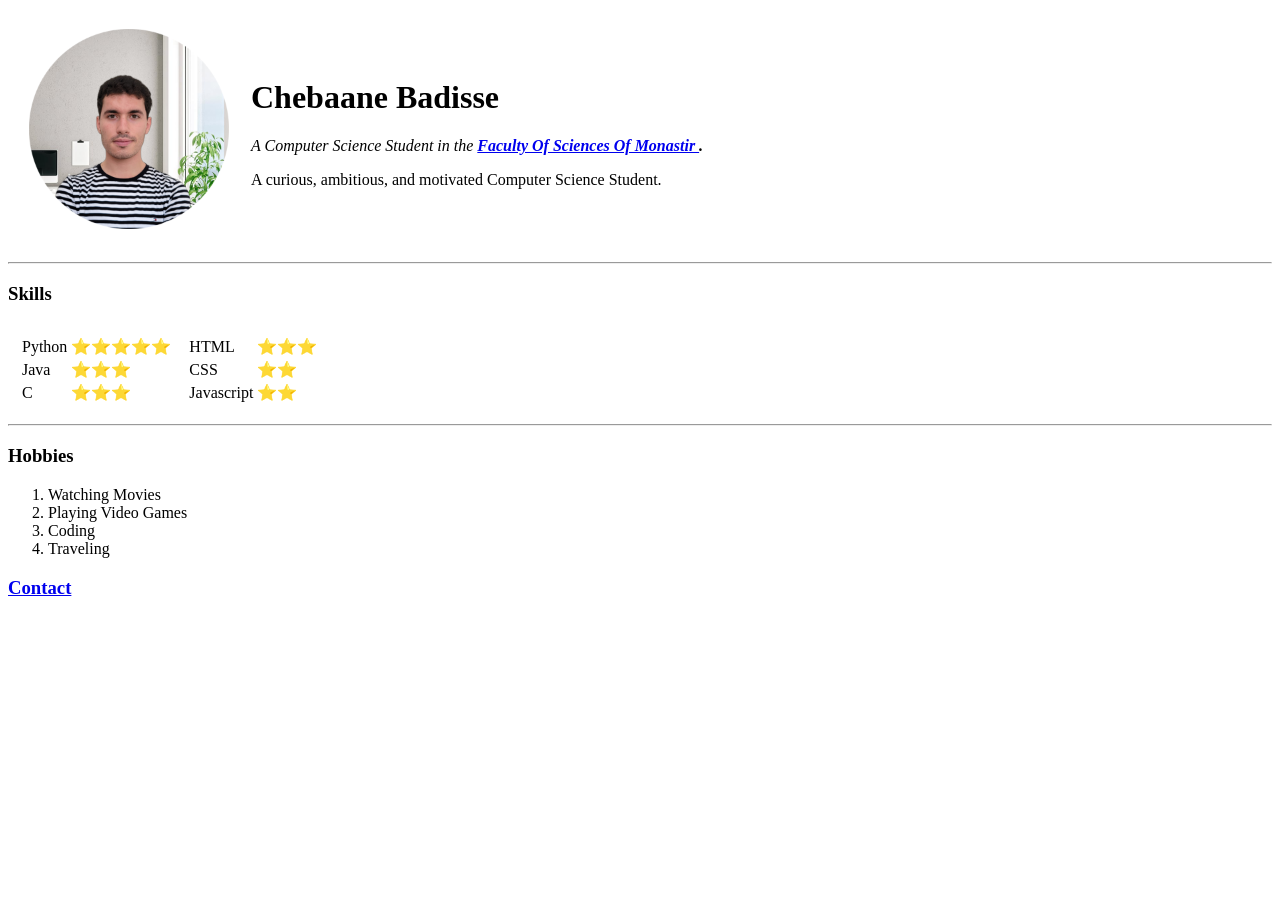
==== index.html @ d15d35c3 "add cv website files" ====
<!DOCTYPE html>
<html lang="en" dir="ltr">

<head>
  <meta charset="utf-8">
  <title>First python Website</title>
</head>

<body>
  <table cellspacing="20" >
    <tr>
      <td><img width="200" height="200" src="img\profile-pic (2).png" alt="Badisse Picture"></td>
      <td><h1>Chebaane Badisse</h1>

      <p><em>A Computer Science Student in the
        <strong>
          <a href="https://fsm.rnu.tn/" target="blank">
            Faculty Of Sciences Of Monastir
          </a>.
        </strong>
      </em></p>
      <p>A curious, ambitious, and motivated Computer Science Student. </p></td>
    </tr>
  </table>


  <hr>
  <h3>Skills</h3>
  <table cellspacing="10">
    <tr>
      <td>
        <table>
          <tr>
            <td>Python</td>
            <td>⭐⭐⭐⭐⭐</td>
          </tr>
          <tr>
            <td>Java</td>
            <td>⭐⭐⭐</td>
          </tr>
          <tr>
            <td>C</td>
            <td>⭐⭐⭐</td>
          </tr>
        </table>
      </td>
      <td>
        <table>
          <tr>
            <td>HTML</td>
            <td>⭐⭐⭐</td>
          </tr>
          <tr>
            <td>CSS</td>
            <td>⭐⭐</td>
          </tr>
          <tr>
            <td>Javascript</td>
            <td>⭐⭐</td>
          </tr>
        </table>
      </td>
    </tr>

  </table>
<hr>
  <h3>Hobbies</h3>
  <ol>
    <li>Watching Movies</li>
    <li>Playing Video Games</li>
    <li>Coding</li>
    <li>Traveling</li>
  </ol>
<h3>
  <a href="contact.html" target="blank" rel="noopener noreferrer">Contact</a>
</h3>
</body>

</html>
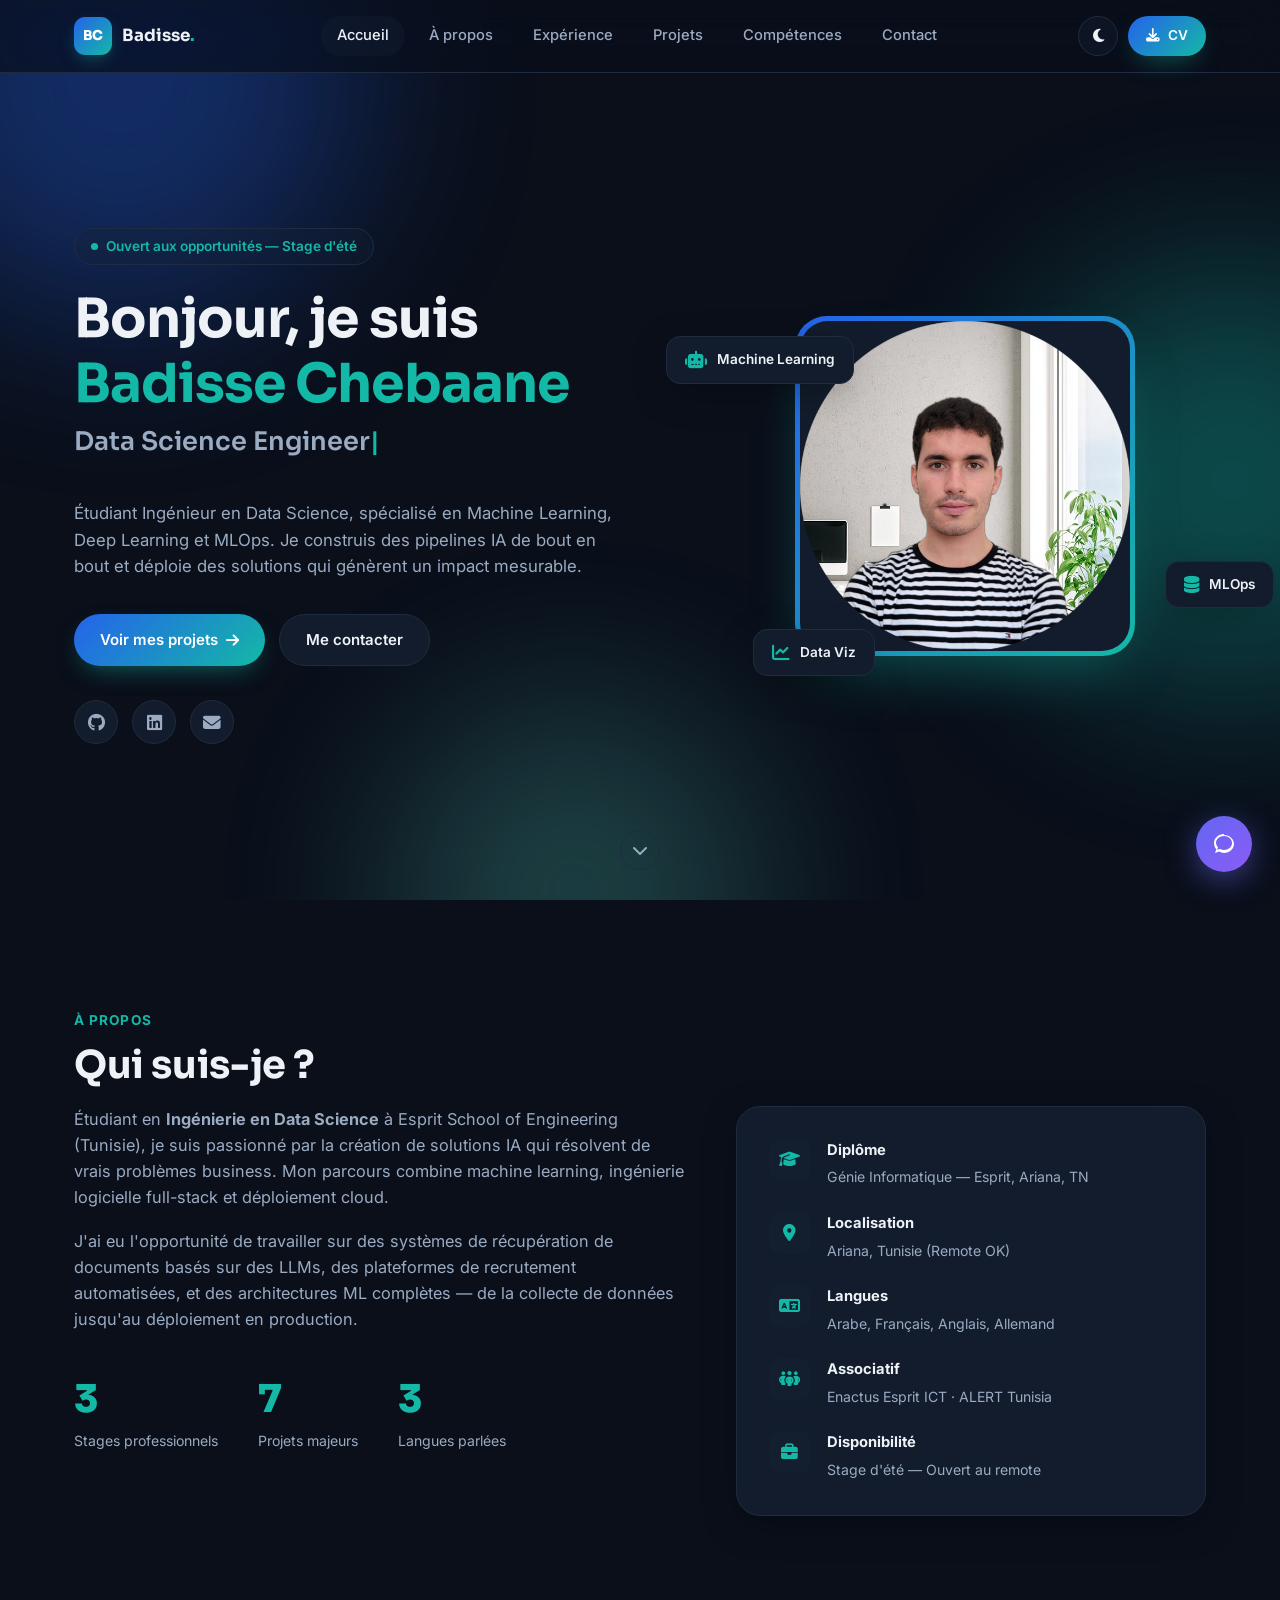
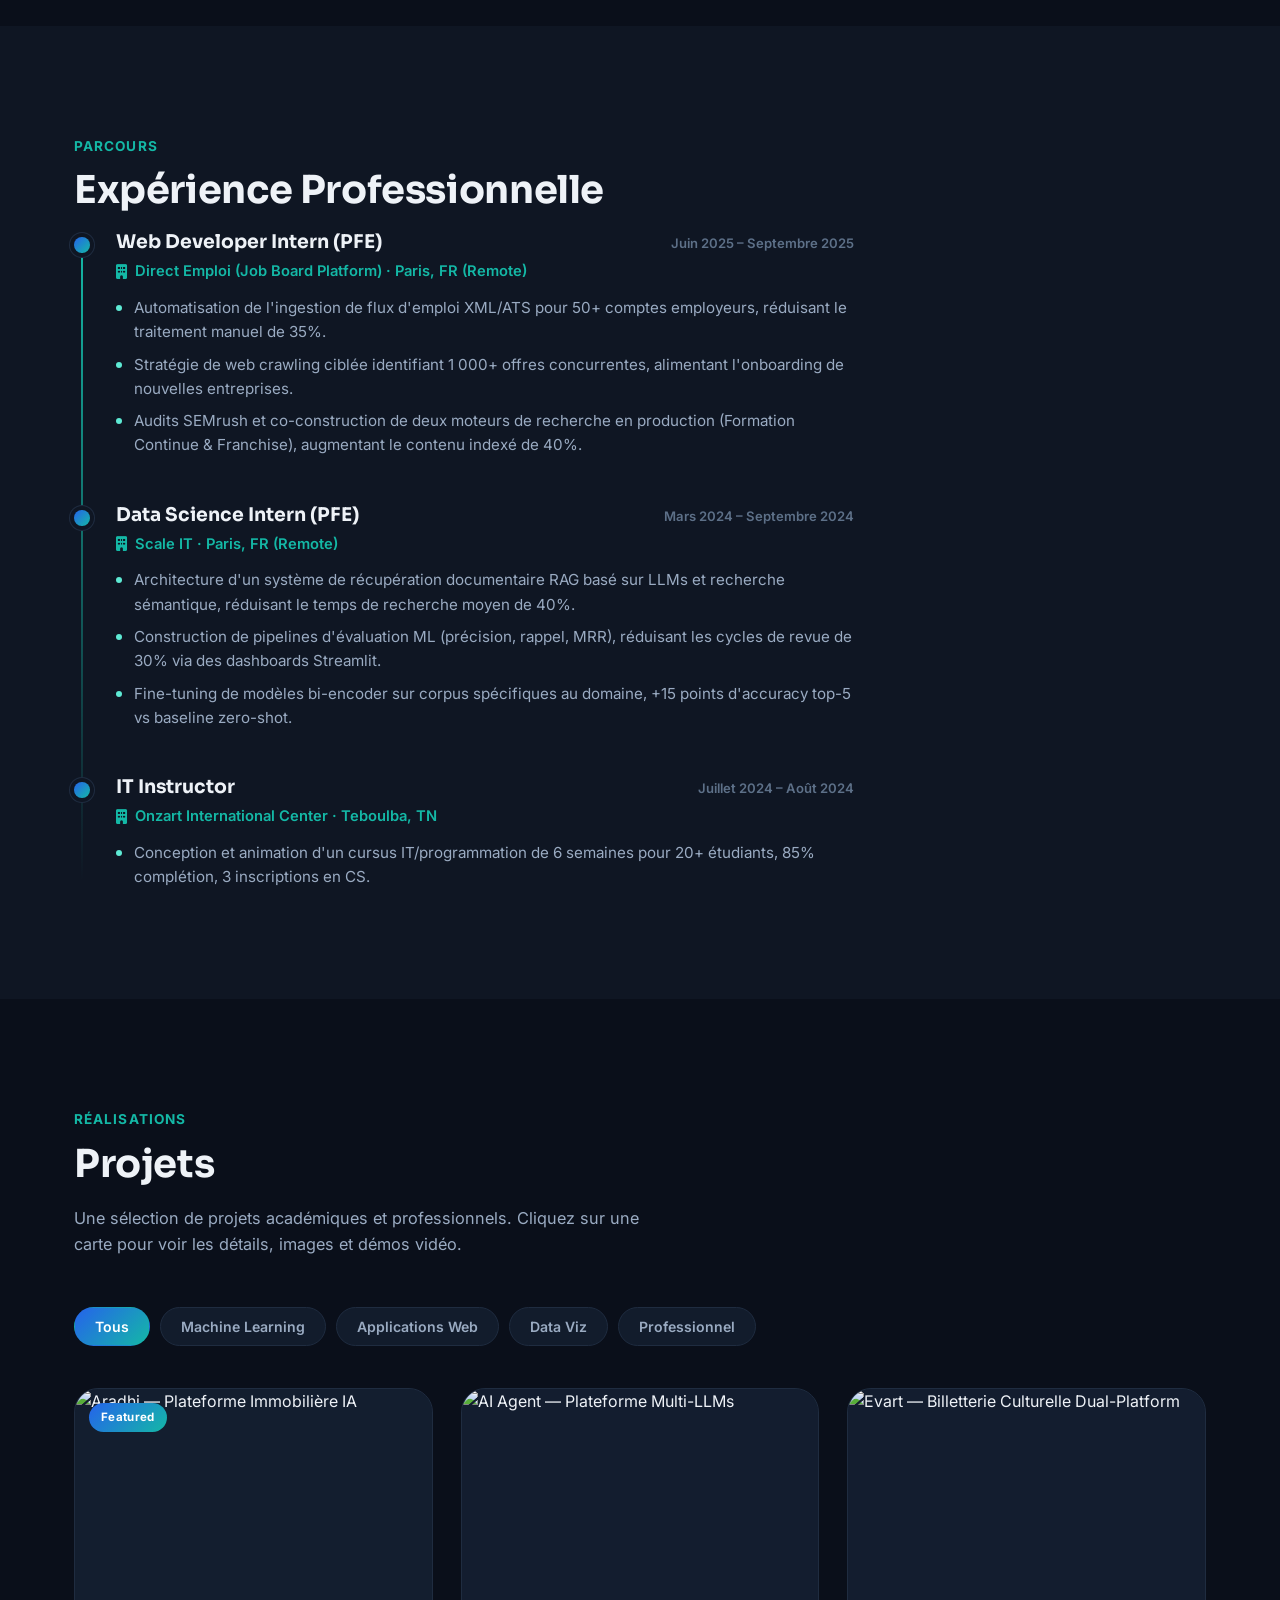
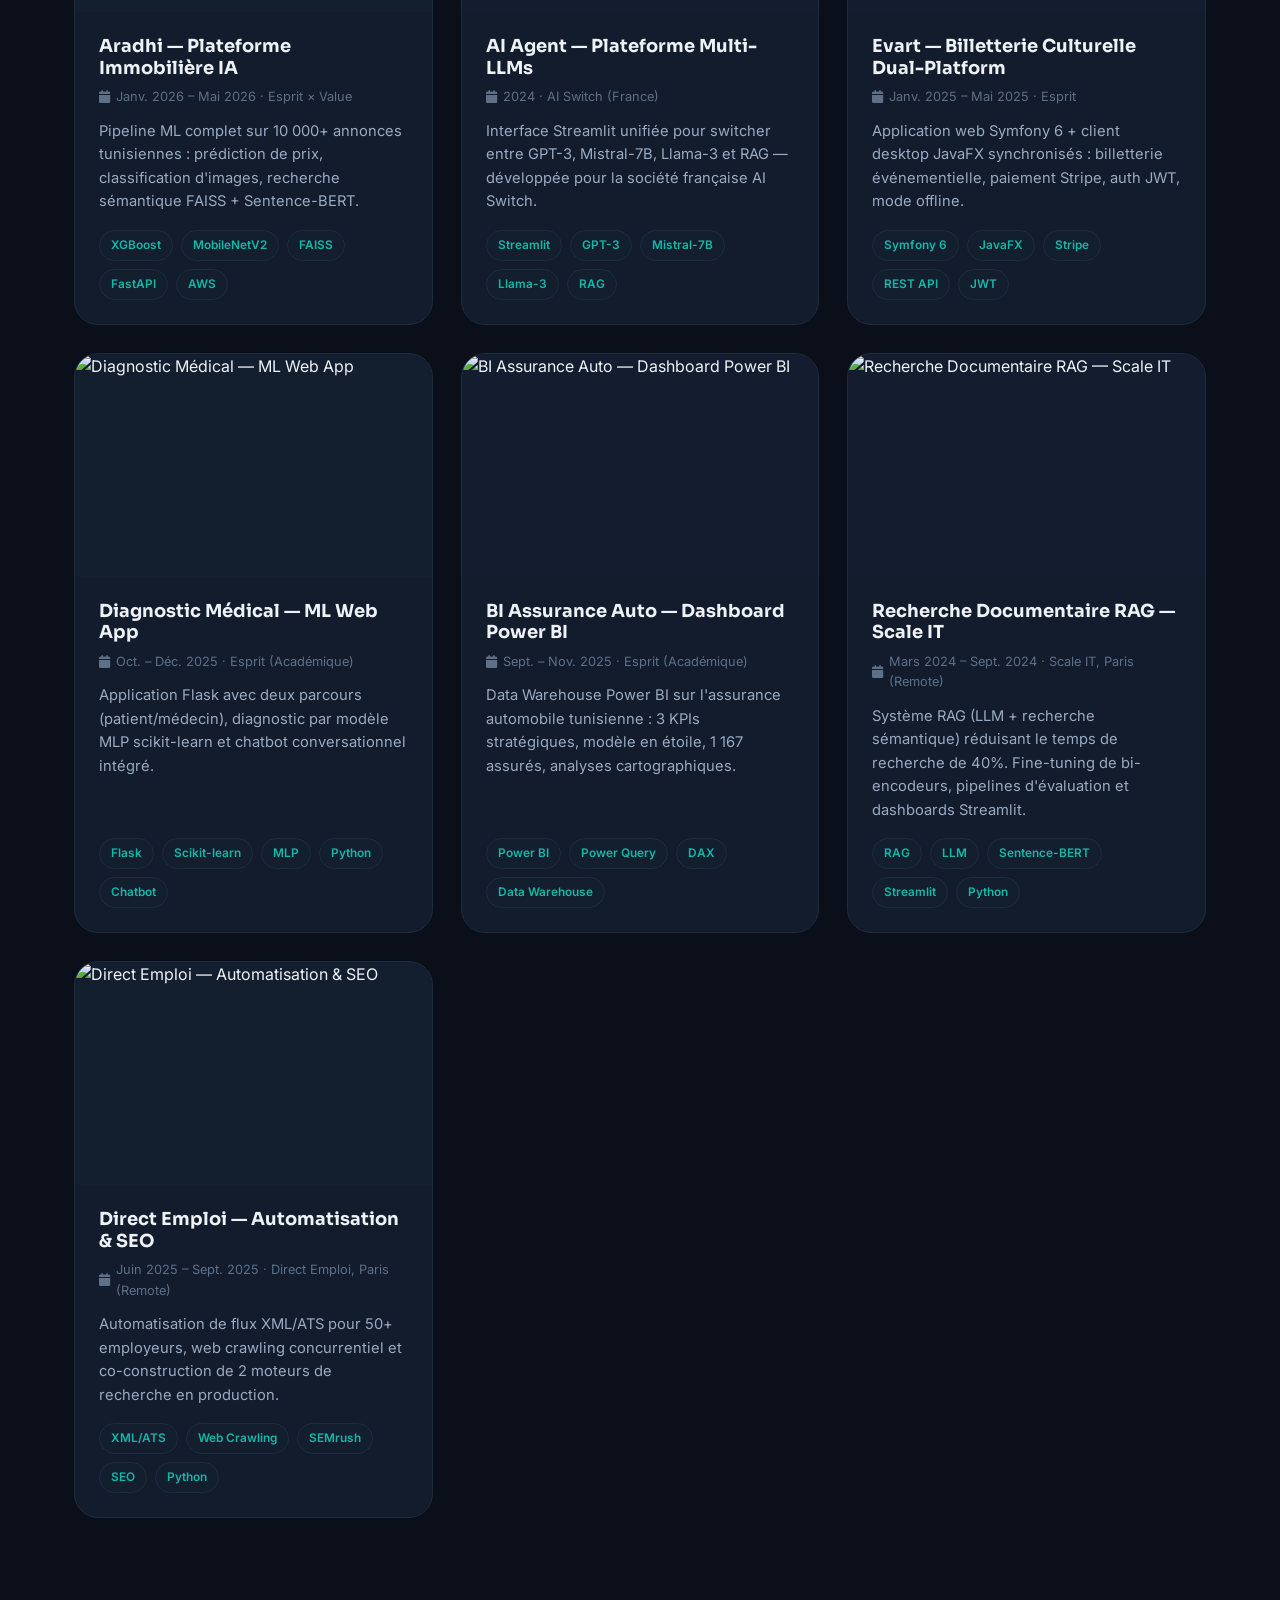
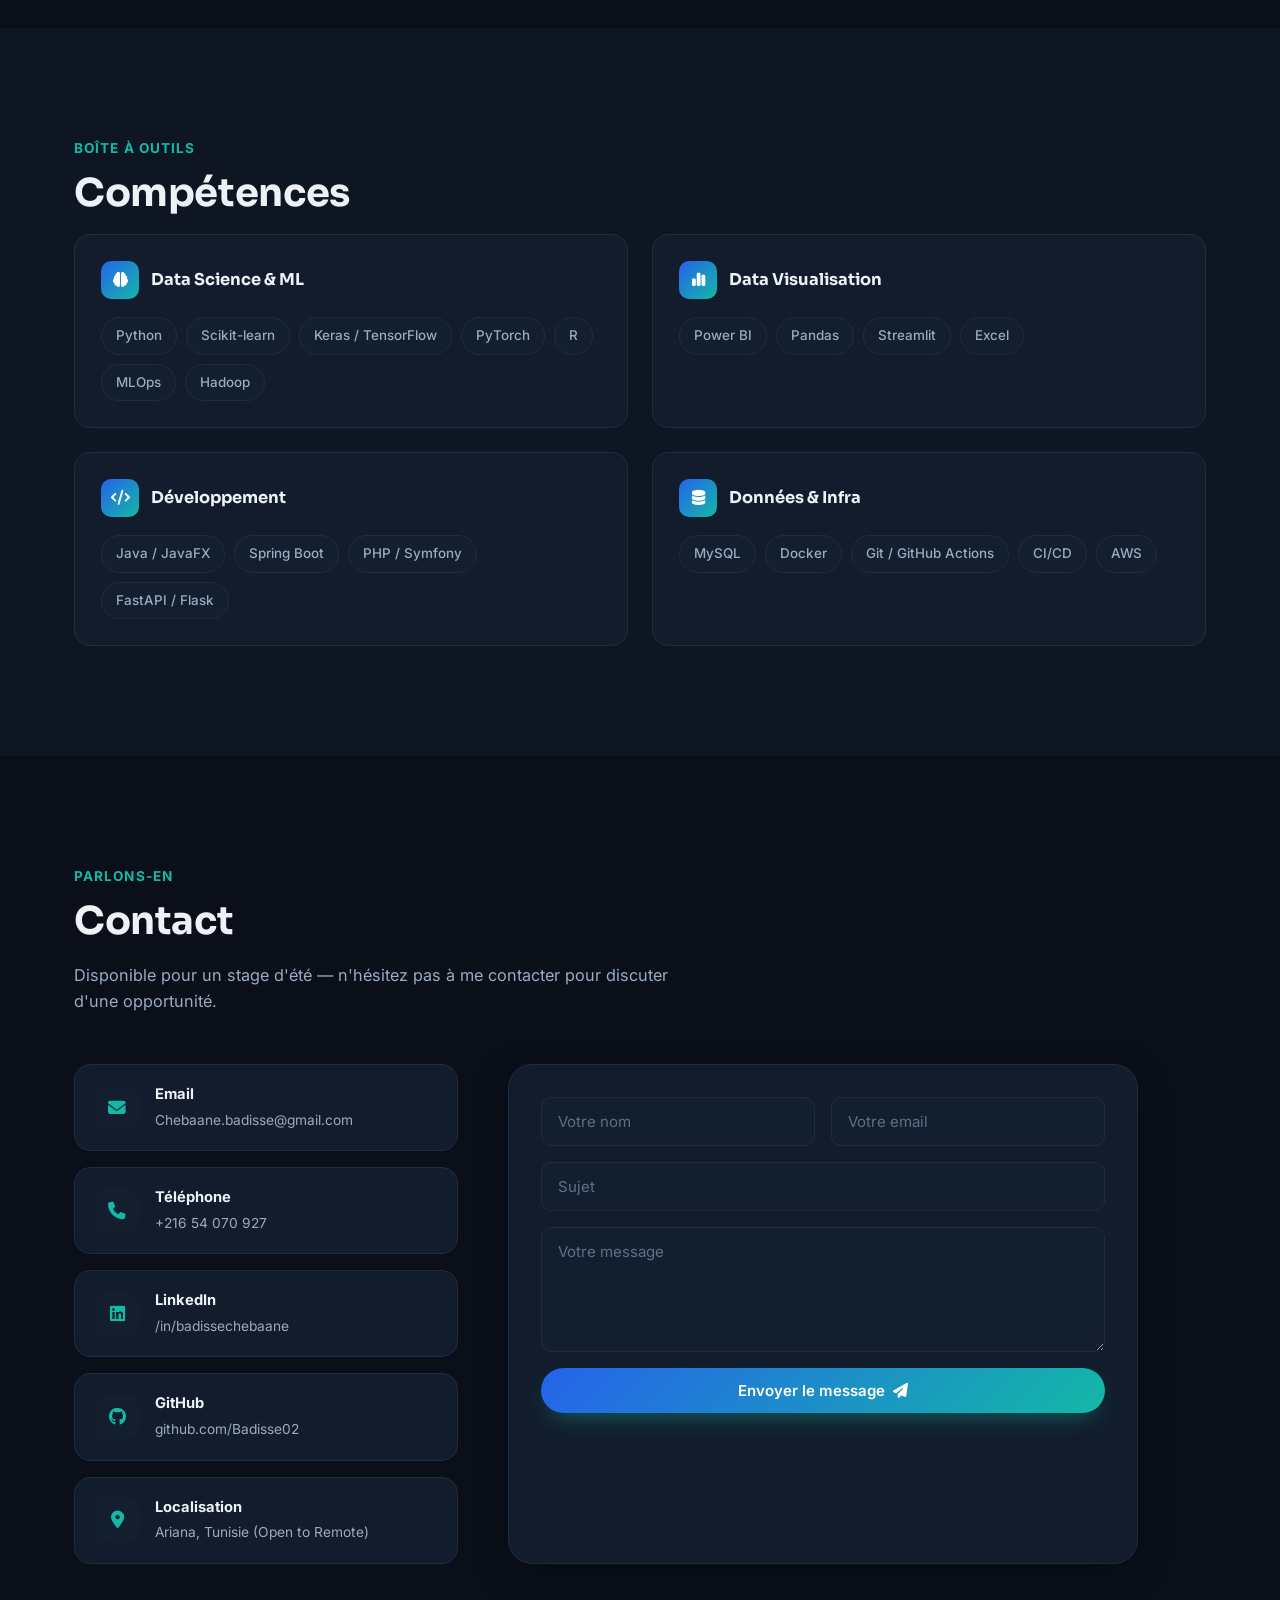
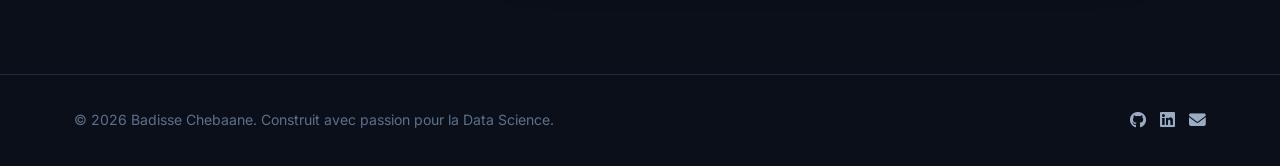
==== commit 6a18eccf: "config du formualire" ====
--- a/index.html
+++ b/index.html
@@ -1,79 +1,401 @@
-<!DOCTYPE html>
-<html lang="en" dir="ltr">
-
-<head>
-  <meta charset="utf-8">
-  <title>First python Website</title>
-</head>
-
-<body>
-  <table cellspacing="20" >
-    <tr>
-      <td><img width="200" height="200" src="img\profile-pic (2).png" alt="Badisse Picture"></td>
-      <td><h1>Chebaane Badisse</h1>
-
-      <p><em>A Computer Science Student in the
-        <strong>
-          <a href="https://fsm.rnu.tn/" target="blank">
-            Faculty Of Sciences Of Monastir
-          </a>.
-        </strong>
-      </em></p>
-      <p>A curious, ambitious, and motivated Computer Science Student. </p></td>
-    </tr>
-  </table>
-
-
-  <hr>
-  <h3>Skills</h3>
-  <table cellspacing="10">
-    <tr>
-      <td>
-        <table>
-          <tr>
-            <td>Python</td>
-            <td>⭐⭐⭐⭐⭐</td>
-          </tr>
-          <tr>
-            <td>Java</td>
-            <td>⭐⭐⭐</td>
-          </tr>
-          <tr>
-            <td>C</td>
-            <td>⭐⭐⭐</td>
-          </tr>
-        </table>
-      </td>
-      <td>
-        <table>
-          <tr>
-            <td>HTML</td>
-            <td>⭐⭐⭐</td>
-          </tr>
-          <tr>
-            <td>CSS</td>
-            <td>⭐⭐</td>
-          </tr>
-          <tr>
-            <td>Javascript</td>
-            <td>⭐⭐</td>
-          </tr>
-        </table>
-      </td>
-    </tr>
-
-  </table>
-<hr>
-  <h3>Hobbies</h3>
-  <ol>
-    <li>Watching Movies</li>
-    <li>Playing Video Games</li>
-    <li>Coding</li>
-    <li>Traveling</li>
-  </ol>
-<h3>
-  <a href="contact.html" target="blank" rel="noopener noreferrer">Contact</a>
-</h3>
-</body>
-
-</html>
+<!DOCTYPE html>
+<html lang="fr" data-theme="dark">
+
+<head>
+  <meta charset="UTF-8" />
+  <meta name="viewport" content="width=device-width, initial-scale=1.0" />
+  <title>Badisse Chebaane — Data Science Engineer</title>
+  <meta name="description"
+    content="Portfolio de Badisse Chebaane — Data Science Engineering Student. Machine Learning, Deep Learning, MLOps." />
+
+  <!-- Favicon (simple inline) -->
+  <link rel="icon"
+    href="data:image/svg+xml,<svg xmlns=%22http://www.w3.org/2000/svg%22 viewBox=%220 0 100 100%22><text y=%22.9em%22 font-size=%2290%22>🧠</text></svg>" />
+
+  <!-- Fonts -->
+  <link rel="preconnect" href="https://fonts.googleapis.com">
+  <link rel="preconnect" href="https://fonts.gstatic.com" crossorigin>
+  <link
+    href="https://fonts.googleapis.com/css2?family=Sora:wght@400;500;600;700;800&family=Inter:wght@400;500;600;700&display=swap"
+    rel="stylesheet">
+
+  <!-- Icons -->
+  <link rel="stylesheet" href="https://cdnjs.cloudflare.com/ajax/libs/font-awesome/6.5.1/css/all.min.css">
+
+  <link rel="stylesheet" href="assets/css/style.css" />
+  <script src="assets/js/portfolio-data.js"></script>
+  <script src="assets/js/portfolio-chatbot.js"></script>
+</head>
+
+<body>
+
+  <!-- ===== Animated background blobs ===== -->
+  <div class="bg-decor" aria-hidden="true">
+    <div class="blob blob-1"></div>
+    <div class="blob blob-2"></div>
+    <div class="blob blob-3"></div>
+  </div>
+
+  <!-- ===== NAVBAR ===== -->
+  <header class="navbar" id="navbar">
+    <div class="container navbar-inner">
+      <a href="#home" class="brand">
+        <span class="brand-mark">BC</span>
+        <span class="brand-name">Badisse<span class="accent">.</span></span>
+      </a>
+
+      <nav class="nav-links" id="navLinks">
+        <a href="#home" class="nav-link active">Accueil</a>
+        <a href="#about" class="nav-link">À propos</a>
+        <a href="#experience" class="nav-link">Expérience</a>
+        <a href="#projects" class="nav-link">Projets</a>
+        <a href="#skills" class="nav-link">Compétences</a>
+        <a href="#contact" class="nav-link">Contact</a>
+      </nav>
+
+      <div class="navbar-actions">
+        <button id="themeToggle" class="icon-btn" aria-label="Changer de thème" title="Mode clair / sombre">
+          <i class="fa-solid fa-sun sun-icon"></i>
+          <i class="fa-solid fa-moon moon-icon"></i>
+        </button>
+        <a href="assets/docs/Badisse_Chebaane.pdf" class="btn btn-primary btn-sm cv-btn" download>
+          <i class="fa-solid fa-download"></i> CV
+        </a>
+        <button id="menuToggle" class="icon-btn mobile-only" aria-label="Menu">
+          <i class="fa-solid fa-bars"></i>
+        </button>
+      </div>
+    </div>
+  </header>
+
+  <main>
+
+    <!-- ===== HERO ===== -->
+    <section id="home" class="hero">
+      <div class="container hero-inner">
+        <div class="hero-text">
+          <p class="eyebrow"><span class="dot-live"></span> Ouvert aux opportunités — Stage d'été</p>
+          <h1>Bonjour, je suis <span class="accent">Badisse Chebaane</span></h1>
+          <h2 class="hero-role">
+            <span class="typed-text" id="typedRole"></span><span class="cursor">|</span>
+          </h2>
+          <p class="hero-desc">
+            Étudiant Ingénieur en Data Science, spécialisé en Machine Learning, Deep Learning et MLOps.
+            Je construis des pipelines IA de bout en bout et déploie des solutions qui génèrent un impact mesurable.
+          </p>
+          <div class="hero-cta">
+            <a href="#projects" class="btn btn-primary">Voir mes projets <i class="fa-solid fa-arrow-right"></i></a>
+            <a href="#contact" class="btn btn-outline">Me contacter</a>
+          </div>
+          <div class="hero-socials">
+            <a href="https://github.com/Badisse02" target="_blank" rel="noopener" aria-label="GitHub"><i
+                class="fa-brands fa-github"></i></a>
+            <a href="https://linkedin.com/in/badissechebaane" target="_blank" rel="noopener" aria-label="LinkedIn"><i
+                class="fa-brands fa-linkedin"></i></a>
+            <a href="mailto:Chebaane.badisse@gmail.com" aria-label="Email"><i class="fa-solid fa-envelope"></i></a>
+          </div>
+        </div>
+
+        <div class="hero-visual">
+          <div class="hero-photo-frame">
+            <!-- Remplace src par ta propre photo -->
+            <img src="assets/images/profile-pic.png" alt="Badisse Chebaane" class="hero-photo" id="profilePhoto" />
+          </div>
+          <div class="floating-card card-1"><i class="fa-solid fa-robot"></i><span>Machine Learning</span></div>
+          <div class="floating-card card-2"><i class="fa-solid fa-database"></i><span>MLOps</span></div>
+          <div class="floating-card card-3"><i class="fa-solid fa-chart-line"></i><span>Data Viz</span></div>
+        </div>
+      </div>
+      <a href="#about" class="scroll-down" aria-label="Défiler vers le bas"><i class="fa-solid fa-chevron-down"></i></a>
+    </section>
+
+    <!-- ===== ABOUT ===== -->
+    <section id="about" class="section">
+      <div class="container">
+        <p class="section-tag">À propos</p>
+        <h2 class="section-title">Qui suis-je ?</h2>
+
+        <div class="about-grid">
+          <div class="about-text">
+            <p>
+              Étudiant en <strong>Ingénierie en Data Science</strong> à Esprit School of Engineering (Tunisie),
+              je suis passionné par la création de solutions IA qui résolvent de vrais problèmes business.
+              Mon parcours combine machine learning, ingénierie logicielle full-stack et déploiement cloud.
+            </p>
+            <p>
+              J'ai eu l'opportunité de travailler sur des systèmes de récupération de documents basés sur des LLMs,
+              des plateformes de recrutement automatisées, et des architectures ML complètes — de la collecte de données
+              jusqu'au déploiement en production.
+            </p>
+
+            <div class="about-stats">
+              <div class="stat">
+                <span class="stat-num" data-count="3">0</span>
+                <span class="stat-label">Stages professionnels</span>
+              </div>
+              <div class="stat">
+                <span class="stat-num" data-count="6">0</span>
+                <span class="stat-label">Projets majeurs</span>
+              </div>
+              <div class="stat">
+                <span class="stat-num" data-count="4">0</span>
+                <span class="stat-label">Langues parlées</span>
+              </div>
+            </div>
+          </div>
+
+          <div class="about-card">
+            <ul class="info-list">
+              <li><i class="fa-solid fa-graduation-cap"></i>
+                <div><strong>Diplôme</strong><span>Génie Informatique — Esprit, Ariana, TN</span></div>
+              </li>
+              <li><i class="fa-solid fa-location-dot"></i>
+                <div><strong>Localisation</strong><span>Ariana, Tunisie (Remote OK)</span></div>
+              </li>
+              <li><i class="fa-solid fa-language"></i>
+                <div><strong>Langues</strong><span>Arabe, Français, Anglais, Allemand</span></div>
+              </li>
+              <li><i class="fa-solid fa-people-group"></i>
+                <div><strong>Associatif</strong><span>Enactus Esprit ICT · ALERT Tunisia</span></div>
+              </li>
+              <li><i class="fa-solid fa-briefcase"></i>
+                <div><strong>Disponibilité</strong><span>Stage d'été — Ouvert au remote</span></div>
+              </li>
+            </ul>
+          </div>
+        </div>
+      </div>
+    </section>
+
+    <!-- ===== EXPERIENCE ===== -->
+    <section id="experience" class="section section-alt">
+      <div class="container">
+        <p class="section-tag">Parcours</p>
+        <h2 class="section-title">Expérience Professionnelle</h2>
+
+        <div class="timeline">
+
+          <div class="timeline-item">
+            <div class="timeline-dot"></div>
+            <div class="timeline-content">
+              <div class="timeline-header">
+                <h3>Web Developer Intern (PFE)</h3>
+                <span class="timeline-date">Juin 2025 – Septembre 2025</span>
+              </div>
+              <p class="timeline-company"><i class="fa-solid fa-building"></i> Direct Emploi (Job Board Platform) ·
+                Paris, FR (Remote)</p>
+              <ul class="timeline-list">
+                <li>Automatisation de l'ingestion de flux d'emploi XML/ATS pour 50+ comptes employeurs, réduisant le
+                  traitement manuel de 35%.</li>
+                <li>Stratégie de web crawling ciblée identifiant 1 000+ offres concurrentes, alimentant l'onboarding de
+                  nouvelles entreprises.</li>
+                <li>Audits SEMrush et co-construction de deux moteurs de recherche en production (Formation Continue &
+                  Franchise), augmentant le contenu indexé de 40%.</li>
+              </ul>
+            </div>
+          </div>
+
+          <div class="timeline-item">
+            <div class="timeline-dot"></div>
+            <div class="timeline-content">
+              <div class="timeline-header">
+                <h3>Data Science Intern (PFE)</h3>
+                <span class="timeline-date">Mars 2024 – Septembre 2024</span>
+              </div>
+              <p class="timeline-company"><i class="fa-solid fa-building"></i> Scale IT · Paris, FR (Remote)</p>
+              <ul class="timeline-list">
+                <li>Architecture d'un système de récupération documentaire RAG basé sur LLMs et recherche sémantique,
+                  réduisant le temps de recherche moyen de 40%.</li>
+                <li>Construction de pipelines d'évaluation ML (précision, rappel, MRR), réduisant les cycles de revue de
+                  30% via des dashboards Streamlit.</li>
+                <li>Fine-tuning de modèles bi-encoder sur corpus spécifiques au domaine, +15 points d'accuracy top-5 vs
+                  baseline zero-shot.</li>
+              </ul>
+            </div>
+          </div>
+
+          <div class="timeline-item">
+            <div class="timeline-dot"></div>
+            <div class="timeline-content">
+              <div class="timeline-header">
+                <h3>IT Instructor</h3>
+                <span class="timeline-date">Juillet 2024 – Août 2024</span>
+              </div>
+              <p class="timeline-company"><i class="fa-solid fa-building"></i> Onzart International Center · Teboulba,
+                TN</p>
+              <ul class="timeline-list">
+                <li>Conception et animation d'un cursus IT/programmation de 6 semaines pour 20+ étudiants, 85%
+                  complétion, 3 inscriptions en CS.</li>
+              </ul>
+            </div>
+          </div>
+
+        </div>
+      </div>
+    </section>
+
+    <!-- ===== PROJECTS ===== -->
+    <section id="projects" class="section">
+      <div class="container">
+        <p class="section-tag">Réalisations</p>
+        <h2 class="section-title">Projets</h2>
+        <p class="section-subtitle">Une sélection de projets académiques et professionnels. Cliquez sur une carte pour
+          voir les détails, images et démos vidéo.</p>
+
+        <div class="filter-bar" id="filterBar">
+          <button class="filter-btn active" data-filter="all">Tous</button>
+          <button class="filter-btn" data-filter="ml">Machine Learning</button>
+          <button class="filter-btn" data-filter="webapp">Applications Web</button>
+          <button class="filter-btn" data-filter="data">Data Viz</button>
+          <button class="filter-btn" data-filter="pro">Professionnel</button>
+        </div>
+
+        <div class="projects-grid" id="projectsGrid">
+          <!-- Cartes générées automatiquement par main.js depuis portfolio-data.js -->
+        </div>
+      </div>
+    </section>
+
+    <!-- ===== SKILLS ===== -->
+    <section id="skills" class="section section-alt">
+      <div class="container">
+        <p class="section-tag">Boîte à outils</p>
+        <h2 class="section-title">Compétences</h2>
+
+        <div class="skills-grid">
+          <div class="skill-category">
+            <div class="skill-cat-header"><i class="fa-solid fa-brain"></i>
+              <h3>Data Science & ML</h3>
+            </div>
+            <div class="skill-tags">
+              <span class="skill-tag">Python</span><span class="skill-tag">Scikit-learn</span><span
+                class="skill-tag">Keras / TensorFlow</span>
+              <span class="skill-tag">PyTorch</span><span class="skill-tag">R</span><span
+                class="skill-tag">MLOps</span><span class="skill-tag">Hadoop</span>
+            </div>
+          </div>
+          <div class="skill-category">
+            <div class="skill-cat-header"><i class="fa-solid fa-chart-simple"></i>
+              <h3>Data Visualisation</h3>
+            </div>
+            <div class="skill-tags">
+              <span class="skill-tag">Power BI</span><span class="skill-tag">Pandas</span><span
+                class="skill-tag">Streamlit</span><span class="skill-tag">Excel</span>
+            </div>
+          </div>
+          <div class="skill-category">
+            <div class="skill-cat-header"><i class="fa-solid fa-code"></i>
+              <h3>Développement</h3>
+            </div>
+            <div class="skill-tags">
+              <span class="skill-tag">Java / JavaFX</span><span class="skill-tag">Spring Boot</span><span
+                class="skill-tag">PHP / Symfony</span><span class="skill-tag">FastAPI / Flask</span>
+            </div>
+          </div>
+          <div class="skill-category">
+            <div class="skill-cat-header"><i class="fa-solid fa-database"></i>
+              <h3>Données & Infra</h3>
+            </div>
+            <div class="skill-tags">
+              <span class="skill-tag">MySQL</span><span class="skill-tag">Docker</span><span class="skill-tag">Git /
+                GitHub Actions</span><span class="skill-tag">CI/CD</span><span class="skill-tag">AWS</span>
+            </div>
+          </div>
+        </div>
+      </div>
+    </section>
+
+    <!-- ===== CONTACT ===== -->
+    <section id="contact" class="section">
+      <div class="container">
+        <p class="section-tag">Parlons-en</p>
+        <h2 class="section-title">Contact</h2>
+        <p class="section-subtitle">Disponible pour un stage d'été — n'hésitez pas à me contacter pour discuter d'une
+          opportunité.</p>
+
+        <div class="contact-grid">
+          <div class="contact-info">
+            <a href="mailto:Chebaane.badisse@gmail.com" class="contact-item">
+              <i class="fa-solid fa-envelope"></i>
+              <div><strong>Email</strong><span>Chebaane.badisse@gmail.com</span></div>
+            </a>
+            <a href="tel:+21654070927" class="contact-item">
+              <i class="fa-solid fa-phone"></i>
+              <div><strong>Téléphone</strong><span>+216 54 070 927</span></div>
+            </a>
+            <a href="https://linkedin.com/in/badissechebaane" target="_blank" rel="noopener" class="contact-item">
+              <i class="fa-brands fa-linkedin"></i>
+              <div><strong>LinkedIn</strong><span>/in/badissechebaane</span></div>
+            </a>
+            <a href="https://github.com/Badisse02" target="_blank" rel="noopener" class="contact-item">
+              <i class="fa-brands fa-github"></i>
+              <div><strong>GitHub</strong><span>github.com/Badisse02</span></div>
+            </a>
+            <div class="contact-item no-link">
+              <i class="fa-solid fa-location-dot"></i>
+              <div><strong>Localisation</strong><span>Ariana, Tunisie (Open to Remote)</span></div>
+            </div>
+          </div>
+
+          <form class="contact-form" id="contactForm" action="https://formsubmit.co/Chebaane.badisse@gmail.com"
+            method="POST">
+            <!-- FormSubmit config: disable captcha, redirect to correct URL, nice email format -->
+            <input type="hidden" name="_captcha" value="false">
+            <input type="hidden" name="_next" value="https://badisse02.github.io/badisse-chebaane/">
+            <input type="hidden" name="_template" value="table">
+            <input type="hidden" name="_subject" value="Nouveau message depuis le portfolio !">
+            <div class="form-row">
+              <input type="text" name="name" placeholder="Votre nom" required />
+              <input type="email" name="email" placeholder="Votre email" required />
+            </div>
+            <input type="text" name="subject" placeholder="Sujet" required />
+            <textarea name="message" rows="5" placeholder="Votre message" required></textarea>
+            <button type="submit" class="btn btn-primary full-width" id="submitBtn">Envoyer le message <i
+                class="fa-solid fa-paper-plane"></i></button>
+          </form>
+        </div>
+      </div>
+    </section>
+
+  </main>
+
+  <footer class="footer">
+    <div class="container footer-inner">
+      <p>© <span id="year"></span> Badisse Chebaane. Construit avec passion pour la Data Science.</p>
+      <div class="footer-socials">
+        <a href="https://github.com/Badisse02" target="_blank" rel="noopener" aria-label="GitHub"><i
+            class="fa-brands fa-github"></i></a>
+        <a href="https://linkedin.com/in/badissechebaane" target="_blank" rel="noopener" aria-label="LinkedIn"><i
+            class="fa-brands fa-linkedin"></i></a>
+        <a href="mailto:Chebaane.badisse@gmail.com" aria-label="Email"><i class="fa-solid fa-envelope"></i></a>
+      </div>
+    </div>
+  </footer>
+
+  <!-- ===== PROJECT MODAL ===== -->
+  <div class="modal-overlay" id="modalOverlay">
+    <div class="modal" id="projectModal">
+      <button class="modal-close" id="modalClose" aria-label="Fermer"><i class="fa-solid fa-xmark"></i></button>
+      <div class="modal-content" id="modalContent">
+        <!-- injected by JS -->
+      </div>
+    </div>
+  </div>
+
+  <button class="back-to-top" id="backToTop" aria-label="Retour en haut"><i class="fa-solid fa-arrow-up"></i></button>
+
+  <!-- ===== TOAST NOTIFICATION ===== -->
+  <div class="toast" id="formToast" role="alert" aria-live="polite">
+    <div class="toast-icon"><i class="fa-solid fa-check"></i></div>
+    <div class="toast-body">
+      <strong id="toastTitle">Message envoyé !</strong>
+      <span id="toastMessage">Merci, je vous répondrai rapidement.</span>
+    </div>
+    <button class="toast-close" id="toastClose" aria-label="Fermer"><i class="fa-solid fa-xmark"></i></button>
+    <div class="toast-progress"></div>
+  </div>
+
+  <script src="assets/js/main.js"></script>
+</body>
+
+</html>
--- a/assets/css/style.css
+++ b/assets/css/style.css
@@ -0,0 +1,1561 @@
+/* =========================================================
+   Badisse Chebaane — Portfolio
+   Theme: Blue / Teal · Dark & Light mode
+   ========================================================= */
+
+:root {
+  /* ---- Brand palette (blue/teal) ---- */
+  --accent: #14b8a6;
+  /* teal-500 */
+  --accent-2: #2563eb;
+  /* blue-600 */
+  --accent-soft: #5eead4;
+  /* teal-300 */
+  --gradient: linear-gradient(135deg, #2563eb 0%, #14b8a6 100%);
+
+  /* ---- Dark theme (default) ---- */
+  --bg: #0a0f1a;
+  --bg-soft: #0f1623;
+  --surface: #121c2c;
+  --surface-2: #16223655;
+  --border: #1f2c40;
+  --text: #eef2f7;
+  --text-muted: #9aabc2;
+  --text-faint: #5d7088;
+  --shadow: 0 10px 40px -12px rgba(0, 0, 0, 0.55);
+  --nav-bg: rgba(10, 15, 26, 0.72);
+
+  --radius-sm: 10px;
+  --radius-md: 16px;
+  --radius-lg: 24px;
+  --container-w: 1180px;
+}
+
+[data-theme="light"] {
+  --bg: #f7faf9;
+  --bg-soft: #ffffff;
+  --surface: #ffffff;
+  --surface-2: #eef3f2;
+  --border: #e2e9e7;
+  --text: #0e1b22;
+  --text-muted: #4b5d63;
+  --text-faint: #8597a0;
+  --shadow: 0 10px 35px -14px rgba(20, 50, 60, 0.18);
+  --nav-bg: rgba(247, 250, 249, 0.78);
+}
+
+*,
+*::before,
+*::after {
+  box-sizing: border-box;
+  margin: 0;
+  padding: 0;
+}
+
+html {
+  scroll-behavior: smooth;
+}
+
+body {
+  font-family: 'Inter', -apple-system, BlinkMacSystemFont, sans-serif;
+  background: var(--bg);
+  color: var(--text);
+  line-height: 1.6;
+  overflow-x: hidden;
+  transition: background .35s ease, color .35s ease;
+}
+
+h1,
+h2,
+h3,
+h4 {
+  font-family: 'Sora', 'Inter', sans-serif;
+  line-height: 1.2;
+}
+
+a {
+  color: inherit;
+  text-decoration: none;
+}
+
+ul {
+  list-style: none;
+}
+
+img {
+  max-width: 100%;
+  display: block;
+}
+
+button {
+  font-family: inherit;
+  cursor: pointer;
+  border: none;
+  background: none;
+  color: inherit;
+}
+
+.container {
+  width: 100%;
+  max-width: var(--container-w);
+  margin: 0 auto;
+  padding: 0 24px;
+}
+
+.accent {
+  color: var(--accent);
+}
+
+/* ===================== Background decor ===================== */
+.bg-decor {
+  position: fixed;
+  inset: 0;
+  z-index: -1;
+  overflow: hidden;
+  pointer-events: none;
+}
+
+.blob {
+  position: absolute;
+  border-radius: 50%;
+  filter: blur(90px);
+  opacity: .35;
+  animation: float 18s ease-in-out infinite;
+}
+
+.blob-1 {
+  width: 480px;
+  height: 480px;
+  background: var(--accent-2);
+  top: -160px;
+  left: -120px;
+}
+
+.blob-2 {
+  width: 420px;
+  height: 420px;
+  background: var(--accent);
+  top: 30%;
+  right: -160px;
+  animation-delay: -6s;
+}
+
+.blob-3 {
+  width: 380px;
+  height: 380px;
+  background: var(--accent-soft);
+  bottom: -180px;
+  left: 30%;
+  animation-delay: -11s;
+  opacity: .22;
+}
+
+[data-theme="light"] .blob {
+  opacity: .18;
+}
+
+@keyframes float {
+
+  0%,
+  100% {
+    transform: translate(0, 0) scale(1);
+  }
+
+  33% {
+    transform: translate(40px, -30px) scale(1.08);
+  }
+
+  66% {
+    transform: translate(-30px, 20px) scale(0.95);
+  }
+}
+
+/* ===================== Navbar ===================== */
+.navbar {
+  position: fixed;
+  top: 0;
+  left: 0;
+  right: 0;
+  z-index: 1000;
+  backdrop-filter: blur(16px) saturate(140%);
+  background: var(--nav-bg);
+  border-bottom: 1px solid var(--border);
+  transition: background .35s ease, border-color .35s ease;
+}
+
+.navbar-inner {
+  display: flex;
+  align-items: center;
+  justify-content: space-between;
+  height: 72px;
+}
+
+.brand {
+  display: flex;
+  align-items: center;
+  gap: 10px;
+  font-weight: 700;
+  font-size: 1.05rem;
+}
+
+.brand-mark {
+  width: 38px;
+  height: 38px;
+  border-radius: 11px;
+  display: flex;
+  align-items: center;
+  justify-content: center;
+  background: var(--gradient);
+  color: #fff;
+  font-family: 'Sora', sans-serif;
+  font-weight: 800;
+  font-size: .85rem;
+  box-shadow: 0 6px 18px -6px rgba(20, 184, 166, .55);
+}
+
+.brand-name {
+  font-family: 'Sora', sans-serif;
+}
+
+.nav-links {
+  display: flex;
+  gap: 8px;
+}
+
+.nav-link {
+  padding: 8px 16px;
+  border-radius: 999px;
+  font-size: .92rem;
+  font-weight: 500;
+  color: var(--text-muted);
+  transition: all .25s ease;
+  position: relative;
+}
+
+.nav-link:hover {
+  color: var(--text);
+  background: var(--surface-2);
+}
+
+.nav-link.active {
+  color: var(--text);
+  background: var(--surface-2);
+}
+
+.navbar-actions {
+  display: flex;
+  align-items: center;
+  gap: 10px;
+}
+
+.icon-btn {
+  width: 40px;
+  height: 40px;
+  border-radius: 50%;
+  display: flex;
+  align-items: center;
+  justify-content: center;
+  background: var(--surface-2);
+  color: var(--text);
+  border: 1px solid var(--border);
+  transition: all .25s ease;
+}
+
+.icon-btn:hover {
+  background: var(--accent);
+  color: #fff;
+  transform: translateY(-2px);
+}
+
+.sun-icon,
+.moon-icon {
+  font-size: .95rem;
+  transition: opacity .2s, transform .3s;
+  position: absolute;
+}
+
+[data-theme="dark"] .sun-icon {
+  opacity: 0;
+  transform: rotate(90deg) scale(.5);
+}
+
+[data-theme="dark"] .moon-icon {
+  opacity: 1;
+  transform: rotate(0) scale(1);
+}
+
+[data-theme="light"] .sun-icon {
+  opacity: 1;
+  transform: rotate(0) scale(1);
+}
+
+[data-theme="light"] .moon-icon {
+  opacity: 0;
+  transform: rotate(-90deg) scale(.5);
+}
+
+.mobile-only {
+  display: none;
+}
+
+/* ===================== Buttons ===================== */
+.btn {
+  display: inline-flex;
+  align-items: center;
+  gap: 8px;
+  justify-content: center;
+  padding: 13px 26px;
+  border-radius: 999px;
+  font-weight: 600;
+  font-size: .94rem;
+  transition: all .25s ease;
+  white-space: nowrap;
+}
+
+.btn-primary {
+  background: var(--gradient);
+  color: #fff;
+  box-shadow: 0 10px 26px -10px rgba(20, 184, 166, .55);
+}
+
+.btn-primary:hover {
+  transform: translateY(-2px);
+  box-shadow: 0 14px 30px -8px rgba(20, 184, 166, .7);
+}
+
+.btn-outline {
+  border: 1.5px solid var(--border);
+  color: var(--text);
+  background: var(--surface);
+}
+
+.btn-outline:hover {
+  border-color: var(--accent);
+  color: var(--accent);
+}
+
+.btn-light {
+  background: #fff;
+  color: #0e1b22;
+}
+
+.btn-light:hover {
+  transform: translateY(-1px);
+}
+
+.btn-sm {
+  padding: 9px 18px;
+  font-size: .85rem;
+}
+
+.full-width {
+  width: 100%;
+}
+
+/* ===================== Hero ===================== */
+.hero {
+  min-height: 100vh;
+  display: flex;
+  align-items: center;
+  position: relative;
+  padding-top: 72px;
+}
+
+.hero-inner {
+  display: grid;
+  grid-template-columns: 1.1fr .9fr;
+  gap: 60px;
+  align-items: center;
+  padding: 80px 24px;
+}
+
+.eyebrow {
+  display: inline-flex;
+  align-items: center;
+  gap: 8px;
+  font-size: .85rem;
+  font-weight: 600;
+  color: var(--accent);
+  background: var(--surface-2);
+  border: 1px solid var(--border);
+  padding: 7px 16px;
+  border-radius: 999px;
+  margin-bottom: 22px;
+}
+
+.dot-live {
+  width: 7px;
+  height: 7px;
+  border-radius: 50%;
+  background: var(--accent);
+  box-shadow: 0 0 0 0 rgba(20, 184, 166, .6);
+  animation: pulse 2s infinite;
+}
+
+@keyframes pulse {
+  0% {
+    box-shadow: 0 0 0 0 rgba(20, 184, 166, .6);
+  }
+
+  70% {
+    box-shadow: 0 0 0 8px rgba(20, 184, 166, 0);
+  }
+
+  100% {
+    box-shadow: 0 0 0 0 rgba(20, 184, 166, 0);
+  }
+}
+
+.hero-text h1 {
+  font-size: clamp(2.2rem, 4.2vw, 3.4rem);
+  font-weight: 700;
+  margin-bottom: 10px;
+  letter-spacing: -0.02em;
+}
+
+.hero-role {
+  font-size: clamp(1.2rem, 2.2vw, 1.6rem);
+  font-weight: 600;
+  color: var(--text-muted);
+  margin-bottom: 22px;
+  min-height: 2em;
+}
+
+.cursor {
+  animation: blink 1s step-start infinite;
+  color: var(--accent);
+}
+
+@keyframes blink {
+  50% {
+    opacity: 0;
+  }
+}
+
+.hero-desc {
+  color: var(--text-muted);
+  font-size: 1.05rem;
+  max-width: 540px;
+  margin-bottom: 34px;
+}
+
+.hero-cta {
+  display: flex;
+  gap: 14px;
+  margin-bottom: 34px;
+  flex-wrap: wrap;
+}
+
+.hero-socials {
+  display: flex;
+  gap: 14px;
+}
+
+.hero-socials a {
+  width: 44px;
+  height: 44px;
+  border-radius: 50%;
+  display: flex;
+  align-items: center;
+  justify-content: center;
+  background: var(--surface);
+  border: 1px solid var(--border);
+  font-size: 1.1rem;
+  color: var(--text-muted);
+  transition: all .25s ease;
+}
+
+.hero-socials a:hover {
+  color: #fff;
+  background: var(--accent);
+  transform: translateY(-3px);
+}
+
+.hero-visual {
+  position: relative;
+  display: flex;
+  justify-content: center;
+}
+
+.hero-photo-frame {
+  width: 340px;
+  height: 340px;
+  border-radius: 32px;
+  overflow: hidden;
+  position: relative;
+  background: var(--gradient);
+  padding: 5px;
+  box-shadow: 0 30px 60px -20px rgba(20, 184, 166, .4);
+}
+
+.hero-photo {
+  width: 100%;
+  height: 100%;
+  object-fit: cover;
+  border-radius: 28px;
+  background: var(--surface);
+}
+
+.floating-card {
+  position: absolute;
+  display: flex;
+  align-items: center;
+  gap: 10px;
+  background: var(--surface);
+  border: 1px solid var(--border);
+  border-radius: 14px;
+  padding: 12px 18px;
+  font-size: .85rem;
+  font-weight: 600;
+  box-shadow: var(--shadow);
+  animation: floaty 5s ease-in-out infinite;
+}
+
+.floating-card i {
+  color: var(--accent);
+  font-size: 1.1rem;
+}
+
+.card-1 {
+  top: 6%;
+  left: -12%;
+  animation-delay: 0s;
+}
+
+.card-2 {
+  bottom: 14%;
+  right: -14%;
+  animation-delay: -2s;
+}
+
+.card-3 {
+  bottom: -6%;
+  left: 6%;
+  animation-delay: -3.5s;
+}
+
+@keyframes floaty {
+
+  0%,
+  100% {
+    transform: translateY(0);
+  }
+
+  50% {
+    transform: translateY(-14px);
+  }
+}
+
+.scroll-down {
+  position: absolute;
+  bottom: 30px;
+  left: 50%;
+  transform: translateX(-50%);
+  width: 40px;
+  height: 40px;
+  border-radius: 50%;
+  border: 1px solid var(--border);
+  display: flex;
+  align-items: center;
+  justify-content: center;
+  color: var(--text-muted);
+  animation: bounce 2.2s infinite;
+}
+
+@keyframes bounce {
+
+  0%,
+  100% {
+    transform: translate(-50%, 0);
+  }
+
+  50% {
+    transform: translate(-50%, 8px);
+  }
+}
+
+/* ===================== Sections ===================== */
+.section {
+  padding: 110px 0;
+  position: relative;
+}
+
+.section-alt {
+  background: var(--bg-soft);
+}
+
+.section-tag {
+  font-size: .85rem;
+  font-weight: 700;
+  letter-spacing: .08em;
+  text-transform: uppercase;
+  color: var(--accent);
+  margin-bottom: 10px;
+}
+
+.section-title {
+  font-size: clamp(1.8rem, 3vw, 2.6rem);
+  font-weight: 700;
+  margin-bottom: 18px;
+  letter-spacing: -0.01em;
+}
+
+.section-subtitle {
+  color: var(--text-muted);
+  max-width: 600px;
+  margin-bottom: 50px;
+  font-size: 1.02rem;
+}
+
+/* ===================== About ===================== */
+.about-grid {
+  display: grid;
+  grid-template-columns: 1.3fr 1fr;
+  gap: 50px;
+  align-items: start;
+}
+
+.about-text p {
+  color: var(--text-muted);
+  margin-bottom: 18px;
+  font-size: 1.02rem;
+}
+
+.about-stats {
+  display: flex;
+  gap: 40px;
+  margin-top: 36px;
+  flex-wrap: wrap;
+}
+
+.stat {
+  display: flex;
+  flex-direction: column;
+}
+
+.stat-num {
+  font-family: 'Sora', sans-serif;
+  font-size: 2.4rem;
+  font-weight: 800;
+  color: var(--accent);
+}
+
+.stat-label {
+  color: var(--text-muted);
+  font-size: .88rem;
+}
+
+.about-card {
+  background: var(--surface);
+  border: 1px solid var(--border);
+  border-radius: var(--radius-lg);
+  padding: 32px;
+  box-shadow: var(--shadow);
+}
+
+.info-list {
+  display: flex;
+  flex-direction: column;
+  gap: 22px;
+}
+
+.info-list li {
+  display: flex;
+  gap: 16px;
+  align-items: flex-start;
+}
+
+.info-list i {
+  width: 42px;
+  height: 42px;
+  border-radius: 12px;
+  background: var(--surface-2);
+  color: var(--accent);
+  display: flex;
+  align-items: center;
+  justify-content: center;
+  flex-shrink: 0;
+  font-size: 1.05rem;
+}
+
+.info-list strong {
+  display: block;
+  font-size: .92rem;
+  margin-bottom: 2px;
+}
+
+.info-list span {
+  color: var(--text-muted);
+  font-size: .88rem;
+}
+
+/* ===================== Timeline ===================== */
+.timeline {
+  position: relative;
+  max-width: 780px;
+}
+
+.timeline::before {
+  content: '';
+  position: absolute;
+  left: 7px;
+  top: 8px;
+  bottom: 8px;
+  width: 2px;
+  background: linear-gradient(180deg, var(--accent), transparent);
+}
+
+.timeline-item {
+  position: relative;
+  padding-left: 42px;
+  margin-bottom: 46px;
+}
+
+.timeline-item:last-child {
+  margin-bottom: 0;
+}
+
+.timeline-dot {
+  position: absolute;
+  left: 0;
+  top: 6px;
+  width: 16px;
+  height: 16px;
+  border-radius: 50%;
+  background: var(--gradient);
+  box-shadow: 0 0 0 4px var(--bg-soft), 0 0 0 5px var(--border);
+}
+
+.timeline-header {
+  display: flex;
+  justify-content: space-between;
+  align-items: baseline;
+  gap: 12px;
+  flex-wrap: wrap;
+  margin-bottom: 6px;
+}
+
+.timeline-header h3 {
+  font-size: 1.18rem;
+  font-weight: 700;
+}
+
+.timeline-date {
+  font-size: .82rem;
+  color: var(--text-faint);
+  font-weight: 600;
+  white-space: nowrap;
+}
+
+.timeline-company {
+  color: var(--accent);
+  font-size: .92rem;
+  font-weight: 600;
+  margin-bottom: 12px;
+  display: flex;
+  align-items: center;
+  gap: 8px;
+}
+
+.timeline-list {
+  display: flex;
+  flex-direction: column;
+  gap: 8px;
+}
+
+.timeline-list li {
+  color: var(--text-muted);
+  font-size: .95rem;
+  padding-left: 18px;
+  position: relative;
+}
+
+.timeline-list li::before {
+  content: '';
+  position: absolute;
+  left: 0;
+  top: 9px;
+  width: 6px;
+  height: 6px;
+  border-radius: 50%;
+  background: var(--accent-soft);
+}
+
+/* ===================== Projects ===================== */
+.filter-bar {
+  display: flex;
+  gap: 10px;
+  margin-bottom: 42px;
+  flex-wrap: wrap;
+}
+
+.filter-btn {
+  padding: 10px 20px;
+  border-radius: 999px;
+  font-size: .88rem;
+  font-weight: 600;
+  background: var(--surface);
+  border: 1px solid var(--border);
+  color: var(--text-muted);
+  transition: all .25s ease;
+}
+
+.filter-btn:hover {
+  color: var(--text);
+  border-color: var(--accent);
+}
+
+.filter-btn.active {
+  background: var(--gradient);
+  color: #fff;
+  border-color: transparent;
+}
+
+.projects-grid {
+  display: grid;
+  grid-template-columns: repeat(auto-fill, minmax(320px, 1fr));
+  gap: 28px;
+}
+
+.project-card {
+  background: var(--surface);
+  border: 1px solid var(--border);
+  border-radius: var(--radius-lg);
+  overflow: hidden;
+  transition: all .35s ease;
+  display: flex;
+  flex-direction: column;
+}
+
+.project-card:hover {
+  transform: translateY(-6px);
+  box-shadow: var(--shadow);
+  border-color: var(--accent);
+}
+
+.project-card.hidden {
+  display: none;
+}
+
+.project-media {
+  position: relative;
+  aspect-ratio: 16/10;
+  overflow: hidden;
+  background: var(--surface-2);
+}
+
+.project-media img {
+  width: 100%;
+  height: 100%;
+  object-fit: cover;
+  transition: transform .5s ease;
+}
+
+.project-card:hover .project-media img {
+  transform: scale(1.07);
+}
+
+.project-overlay {
+  position: absolute;
+  inset: 0;
+  background: linear-gradient(180deg, transparent 40%, rgba(0, 0, 0, .75) 100%);
+  display: flex;
+  align-items: flex-end;
+  justify-content: center;
+  padding: 22px;
+  opacity: 0;
+  transition: opacity .3s ease;
+}
+
+.project-card:hover .project-overlay {
+  opacity: 1;
+}
+
+.project-badge {
+  position: absolute;
+  top: 14px;
+  left: 14px;
+  background: var(--gradient);
+  color: #fff;
+  font-size: .72rem;
+  font-weight: 700;
+  padding: 5px 12px;
+  border-radius: 999px;
+  letter-spacing: .03em;
+}
+
+.badge-draft {
+  background: var(--surface-2);
+  color: var(--text-muted);
+  border: 1px solid var(--border);
+}
+
+.project-body {
+  padding: 24px;
+  display: flex;
+  flex-direction: column;
+  flex: 1;
+}
+
+.project-body h3 {
+  font-size: 1.12rem;
+  font-weight: 700;
+  margin-bottom: 8px;
+}
+
+.project-meta {
+  font-size: .8rem;
+  color: var(--text-faint);
+  margin-bottom: 12px;
+  display: flex;
+  align-items: center;
+  gap: 6px;
+}
+
+.project-desc {
+  color: var(--text-muted);
+  font-size: .92rem;
+  margin-bottom: 16px;
+  flex: 1;
+}
+
+.tags {
+  display: flex;
+  gap: 8px;
+  flex-wrap: wrap;
+}
+
+.tag {
+  font-size: .74rem;
+  font-weight: 600;
+  padding: 5px 11px;
+  border-radius: 999px;
+  background: var(--surface-2);
+  color: var(--accent);
+  border: 1px solid var(--border);
+}
+
+/* ===================== Skills ===================== */
+.skills-grid {
+  display: grid;
+  grid-template-columns: repeat(2, 1fr);
+  gap: 24px;
+}
+
+.skill-category {
+  background: var(--surface);
+  border: 1px solid var(--border);
+  border-radius: var(--radius-md);
+  padding: 26px;
+  transition: border-color .3s ease;
+}
+
+.skill-category:hover {
+  border-color: var(--accent);
+}
+
+.skill-cat-header {
+  display: flex;
+  align-items: center;
+  gap: 12px;
+  margin-bottom: 18px;
+}
+
+.skill-cat-header i {
+  width: 38px;
+  height: 38px;
+  border-radius: 10px;
+  background: var(--gradient);
+  color: #fff;
+  display: flex;
+  align-items: center;
+  justify-content: center;
+  font-size: .95rem;
+}
+
+.skill-cat-header h3 {
+  font-size: 1.02rem;
+}
+
+.skill-tags {
+  display: flex;
+  gap: 9px;
+  flex-wrap: wrap;
+}
+
+.skill-tag {
+  font-size: .84rem;
+  font-weight: 500;
+  padding: 7px 14px;
+  border-radius: 999px;
+  background: var(--surface-2);
+  color: var(--text-muted);
+  border: 1px solid var(--border);
+  transition: all .25s ease;
+}
+
+.skill-tag:hover {
+  color: #fff;
+  background: var(--accent);
+  border-color: transparent;
+}
+
+/* ===================== Contact ===================== */
+.contact-grid {
+  display: grid;
+  grid-template-columns: .85fr 1.15fr;
+  gap: 50px;
+}
+
+.contact-info {
+  display: flex;
+  flex-direction: column;
+  gap: 16px;
+}
+
+.contact-item {
+  display: flex;
+  align-items: center;
+  gap: 16px;
+  padding: 18px 20px;
+  background: var(--surface);
+  border: 1px solid var(--border);
+  border-radius: var(--radius-md);
+  transition: all .25s ease;
+}
+
+.contact-item:not(.no-link):hover {
+  border-color: var(--accent);
+  transform: translateX(4px);
+}
+
+.contact-item i {
+  width: 44px;
+  height: 44px;
+  border-radius: 12px;
+  background: var(--surface-2);
+  color: var(--accent);
+  display: flex;
+  align-items: center;
+  justify-content: center;
+  font-size: 1.1rem;
+  flex-shrink: 0;
+}
+
+.contact-item strong {
+  display: block;
+  font-size: .92rem;
+}
+
+.contact-item span {
+  color: var(--text-muted);
+  font-size: .86rem;
+  word-break: break-word;
+}
+
+.contact-form {
+  background: var(--surface);
+  border: 1px solid var(--border);
+  border-radius: var(--radius-lg);
+  padding: 32px;
+  display: flex;
+  flex-direction: column;
+  gap: 16px;
+  box-shadow: var(--shadow);
+}
+
+.form-row {
+  display: grid;
+  grid-template-columns: 1fr 1fr;
+  gap: 16px;
+}
+
+.contact-form input,
+.contact-form textarea {
+  background: var(--surface-2);
+  border: 1px solid var(--border);
+  border-radius: var(--radius-sm);
+  padding: 14px 16px;
+  color: var(--text);
+  font-family: inherit;
+  font-size: .94rem;
+  resize: vertical;
+  transition: border-color .25s ease;
+}
+
+.contact-form input:focus,
+.contact-form textarea:focus {
+  outline: none;
+  border-color: var(--accent);
+}
+
+.contact-form input::placeholder,
+.contact-form textarea::placeholder {
+  color: var(--text-faint);
+}
+
+.form-note {
+  font-size: .78rem;
+  color: var(--text-faint);
+}
+
+.form-note a {
+  color: var(--accent);
+  text-decoration: underline;
+}
+
+/* ===================== Toast Notification ===================== */
+.toast {
+  position: fixed;
+  top: 90px;
+  right: 28px;
+  display: flex;
+  align-items: center;
+  gap: 14px;
+  padding: 18px 24px;
+  border-radius: var(--radius-md);
+  background: var(--surface);
+  border: 1px solid var(--border);
+  box-shadow: 0 20px 50px -14px rgba(0, 0, 0, .45);
+  backdrop-filter: blur(16px);
+  z-index: 3000;
+  transform: translateX(calc(100% + 40px));
+  opacity: 0;
+  transition: transform .45s cubic-bezier(.22, 1, .36, 1), opacity .35s ease;
+  max-width: 420px;
+  pointer-events: none;
+}
+
+.toast.show {
+  transform: translateX(0);
+  opacity: 1;
+  pointer-events: auto;
+}
+
+.toast-icon {
+  width: 44px;
+  height: 44px;
+  border-radius: 12px;
+  display: flex;
+  align-items: center;
+  justify-content: center;
+  font-size: 1.2rem;
+  flex-shrink: 0;
+}
+
+.toast.toast-success .toast-icon {
+  background: linear-gradient(135deg, #14b8a6 0%, #10b981 100%);
+  color: #fff;
+  box-shadow: 0 6px 18px -6px rgba(20, 184, 166, .55);
+}
+
+.toast.toast-error .toast-icon {
+  background: linear-gradient(135deg, #ef4444 0%, #f97316 100%);
+  color: #fff;
+  box-shadow: 0 6px 18px -6px rgba(239, 68, 68, .55);
+}
+
+.toast-body strong {
+  display: block;
+  font-size: .95rem;
+  margin-bottom: 2px;
+}
+
+.toast-body span {
+  color: var(--text-muted);
+  font-size: .85rem;
+}
+
+.toast-close {
+  position: absolute;
+  top: 10px;
+  right: 10px;
+  width: 26px;
+  height: 26px;
+  border-radius: 50%;
+  display: flex;
+  align-items: center;
+  justify-content: center;
+  font-size: .75rem;
+  color: var(--text-faint);
+  background: var(--surface-2);
+  border: 1px solid var(--border);
+  transition: all .2s ease;
+  cursor: pointer;
+}
+
+.toast-close:hover {
+  background: var(--accent);
+  color: #fff;
+  border-color: transparent;
+}
+
+/* Progress bar on toast */
+.toast-progress {
+  position: absolute;
+  bottom: 0;
+  left: 0;
+  height: 3px;
+  border-radius: 0 0 var(--radius-md) var(--radius-md);
+  background: var(--gradient);
+  animation: toast-shrink 4s linear forwards;
+}
+
+@keyframes toast-shrink {
+  from { width: 100%; }
+  to { width: 0%; }
+}
+
+/* Sending state for submit button */
+.btn-sending {
+  pointer-events: none;
+  opacity: .7;
+}
+
+.btn-sending i {
+  animation: spin .8s linear infinite;
+}
+
+@keyframes spin {
+  to { transform: rotate(360deg); }
+}
+
+/* ===================== Footer ===================== */
+.footer {
+  border-top: 1px solid var(--border);
+  padding: 32px 0;
+}
+
+.footer-inner {
+  display: flex;
+  justify-content: space-between;
+  align-items: center;
+  flex-wrap: wrap;
+  gap: 16px;
+}
+
+.footer-inner p {
+  color: var(--text-faint);
+  font-size: .88rem;
+}
+
+.footer-socials {
+  display: flex;
+  gap: 14px;
+}
+
+.footer-socials a {
+  color: var(--text-muted);
+  font-size: 1.05rem;
+  transition: color .25s ease;
+}
+
+.footer-socials a:hover {
+  color: var(--accent);
+}
+
+/* ===================== Back to top ===================== */
+.back-to-top {
+  position: fixed;
+  bottom: 28px;
+  right: 28px;
+  width: 48px;
+  height: 48px;
+  border-radius: 50%;
+  background: var(--gradient);
+  color: #fff;
+  display: flex;
+  align-items: center;
+  justify-content: center;
+  box-shadow: 0 10px 26px -8px rgba(20, 184, 166, .5);
+  z-index: 900;
+  opacity: 0;
+  transform: translateY(20px);
+  pointer-events: none;
+  transition: all .3s ease;
+}
+
+.back-to-top.visible {
+  opacity: 1;
+  transform: translateY(0);
+  pointer-events: auto;
+}
+
+.back-to-top:hover {
+  transform: translateY(-3px);
+}
+
+/* ===================== Modal ===================== */
+.modal-overlay {
+  position: fixed;
+  inset: 0;
+  background: rgba(0, 0, 0, .65);
+  backdrop-filter: blur(6px);
+  display: flex;
+  align-items: center;
+  justify-content: center;
+  padding: 24px;
+  z-index: 2000;
+  opacity: 0;
+  pointer-events: none;
+  transition: opacity .3s ease;
+}
+
+.modal-overlay.open {
+  opacity: 1;
+  pointer-events: auto;
+}
+
+.modal {
+  background: var(--surface);
+  border-radius: var(--radius-lg);
+  width: 100%;
+  max-width: 840px;
+  max-height: 88vh;
+  overflow-y: auto;
+  position: relative;
+  box-shadow: 0 30px 80px -20px rgba(0, 0, 0, .5);
+  transform: scale(.94) translateY(20px);
+  transition: transform .3s ease;
+  border: 1px solid var(--border);
+}
+
+.modal-overlay.open .modal {
+  transform: scale(1) translateY(0);
+}
+
+.modal-close {
+  position: absolute;
+  top: 18px;
+  right: 18px;
+  width: 38px;
+  height: 38px;
+  border-radius: 50%;
+  background: var(--surface-2);
+  color: var(--text);
+  display: flex;
+  align-items: center;
+  justify-content: center;
+  z-index: 10;
+  transition: all .25s ease;
+  border: 1px solid var(--border);
+}
+
+.modal-close:hover {
+  background: var(--accent);
+  color: #fff;
+}
+
+.modal-content {
+  padding: 0;
+}
+
+.modal-hero {
+  width: 100%;
+  aspect-ratio: 16/9;
+  background: var(--surface-2);
+  overflow: hidden;
+  border-radius: var(--radius-lg) var(--radius-lg) 0 0;
+}
+
+.modal-hero img,
+.modal-hero video,
+.modal-hero iframe {
+  width: 100%;
+  height: 100%;
+  object-fit: cover;
+  border: none;
+}
+
+.modal-body {
+  padding: 36px;
+}
+
+.modal-body h2 {
+  font-size: 1.5rem;
+  margin-bottom: 8px;
+}
+
+.modal-meta {
+  color: var(--text-faint);
+  font-size: .85rem;
+  margin-bottom: 20px;
+  display: flex;
+  gap: 8px;
+  align-items: center;
+}
+
+.modal-section {
+  margin-bottom: 26px;
+}
+
+.modal-section h4 {
+  font-size: .95rem;
+  text-transform: uppercase;
+  letter-spacing: .05em;
+  color: var(--accent);
+  margin-bottom: 10px;
+}
+
+.modal-section p {
+  color: var(--text-muted);
+  font-size: .97rem;
+}
+
+.modal-section ul {
+  display: flex;
+  flex-direction: column;
+  gap: 8px;
+}
+
+.modal-section ul li {
+  color: var(--text-muted);
+  font-size: .95rem;
+  padding-left: 18px;
+  position: relative;
+}
+
+.modal-section ul li::before {
+  content: '';
+  position: absolute;
+  left: 0;
+  top: 9px;
+  width: 6px;
+  height: 6px;
+  border-radius: 50%;
+  background: var(--accent);
+}
+
+.modal-gallery {
+  display: grid;
+  grid-template-columns: repeat(auto-fit, minmax(180px, 1fr));
+  gap: 12px;
+}
+
+.modal-gallery img {
+  border-radius: var(--radius-sm);
+  aspect-ratio: 4/3;
+  object-fit: cover;
+}
+
+.modal-video {
+  width: 100%;
+  border-radius: var(--radius-sm);
+  aspect-ratio: 16/9;
+  background: #000;
+}
+
+.modal-links {
+  display: flex;
+  gap: 12px;
+  flex-wrap: wrap;
+  margin-top: 8px;
+}
+
+.empty-note {
+  color: var(--text-faint);
+  font-size: .88rem;
+  font-style: italic;
+  padding: 18px;
+  background: var(--surface-2);
+  border-radius: var(--radius-sm);
+  text-align: center;
+}
+
+/* ===================== Responsive ===================== */
+@media (max-width: 980px) {
+  .hero-inner {
+    grid-template-columns: 1fr;
+    gap: 50px;
+  }
+
+  .hero-visual {
+    order: -1;
+  }
+
+  .hero-photo-frame {
+    width: 260px;
+    height: 260px;
+  }
+
+  .about-grid,
+  .contact-grid {
+    grid-template-columns: 1fr;
+  }
+
+  .skills-grid {
+    grid-template-columns: 1fr;
+  }
+
+  .floating-card {
+    display: none;
+  }
+}
+
+@media (max-width: 760px) {
+  .nav-links {
+    position: fixed;
+    top: 72px;
+    left: 0;
+    right: 0;
+    flex-direction: column;
+    gap: 4px;
+    background: var(--nav-bg);
+    backdrop-filter: blur(16px);
+    border-bottom: 1px solid var(--border);
+    padding: 14px 24px;
+    transform: translateY(-12px);
+    opacity: 0;
+    pointer-events: none;
+    transition: all .3s ease;
+  }
+
+  .nav-links.open {
+    transform: translateY(0);
+    opacity: 1;
+    pointer-events: auto;
+  }
+
+  .nav-link {
+    width: 100%;
+    padding: 12px 16px;
+  }
+
+  .mobile-only {
+    display: flex;
+  }
+
+  .cv-btn {
+    display: none;
+  }
+
+  .form-row {
+    grid-template-columns: 1fr;
+  }
+
+  .hero-inner {
+    padding: 60px 24px;
+  }
+
+  .section {
+    padding: 80px 0;
+  }
+
+  .modal-body {
+    padding: 24px;
+  }
+}
+
+@media (max-width: 480px) {
+  .hero-cta {
+    flex-direction: column;
+  }
+
+  .hero-cta .btn {
+    width: 100%;
+  }
+
+  .about-stats {
+    gap: 24px;
+  }
+}
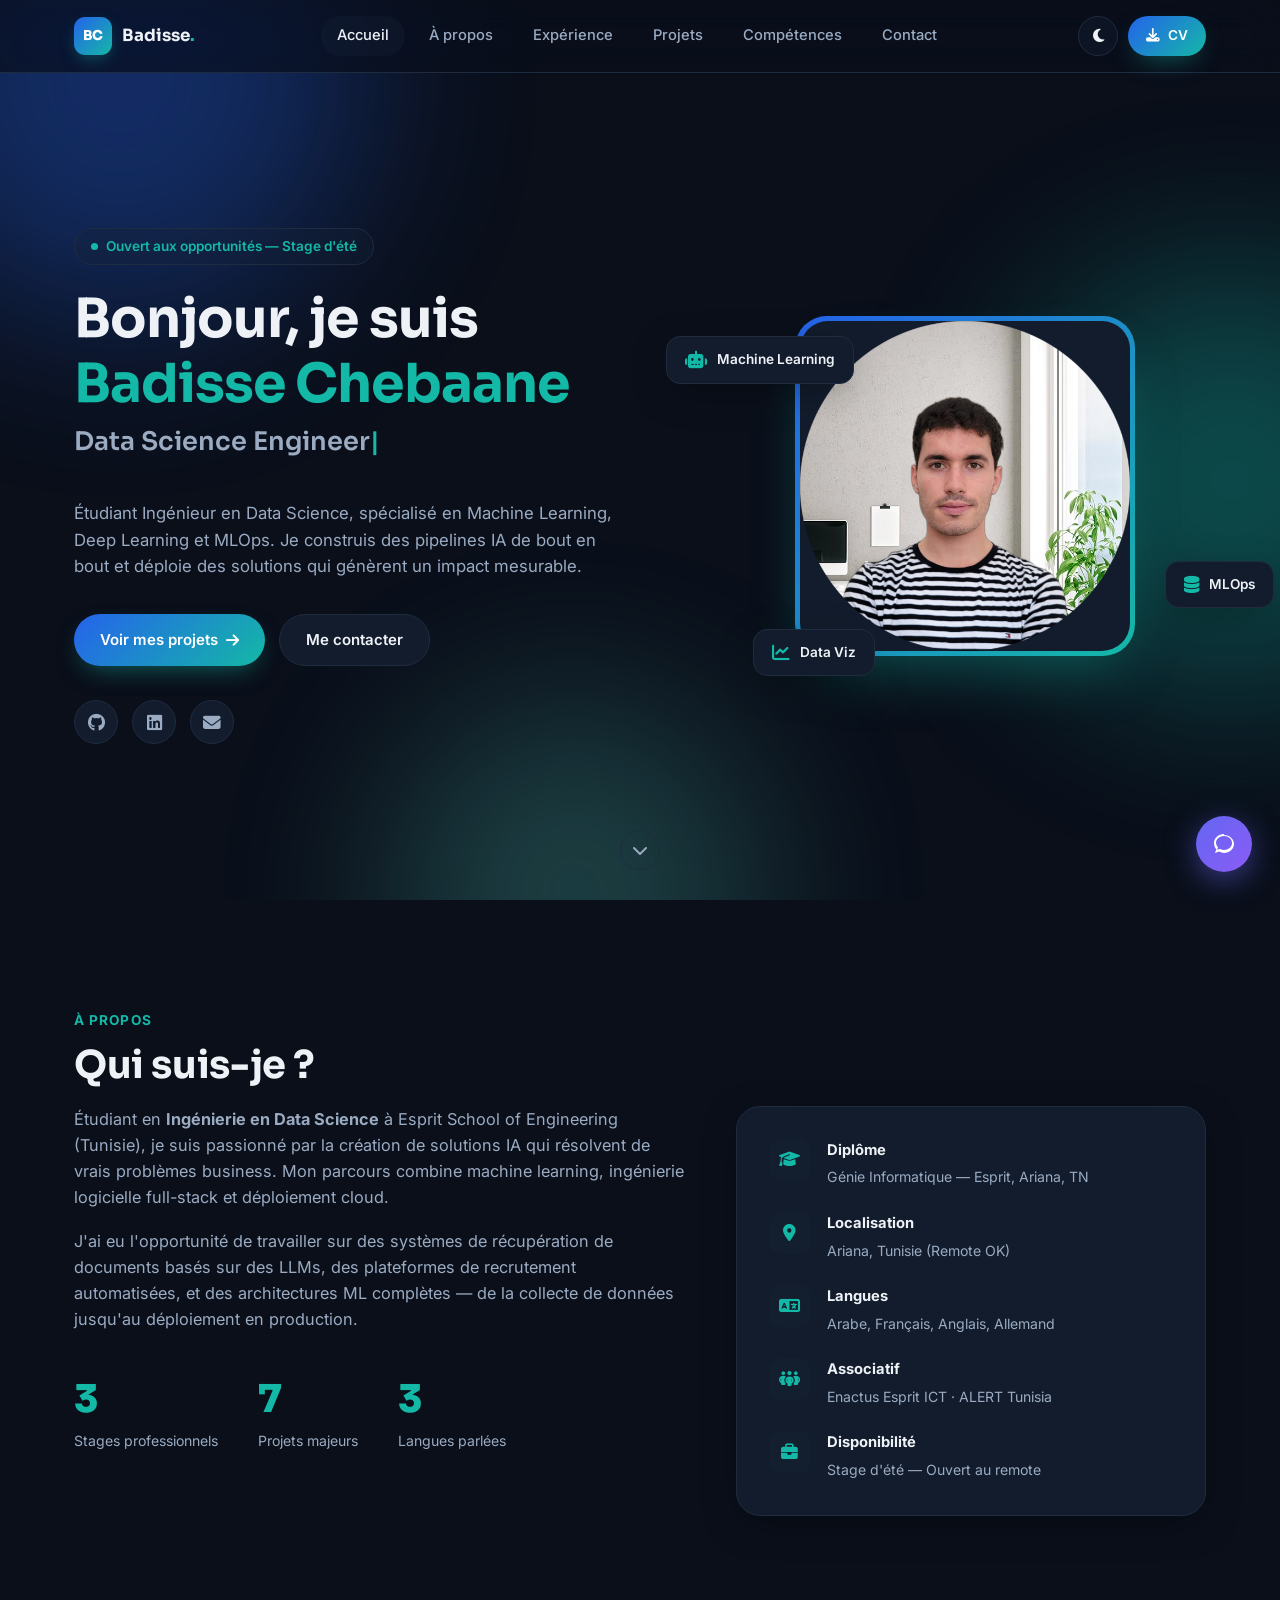
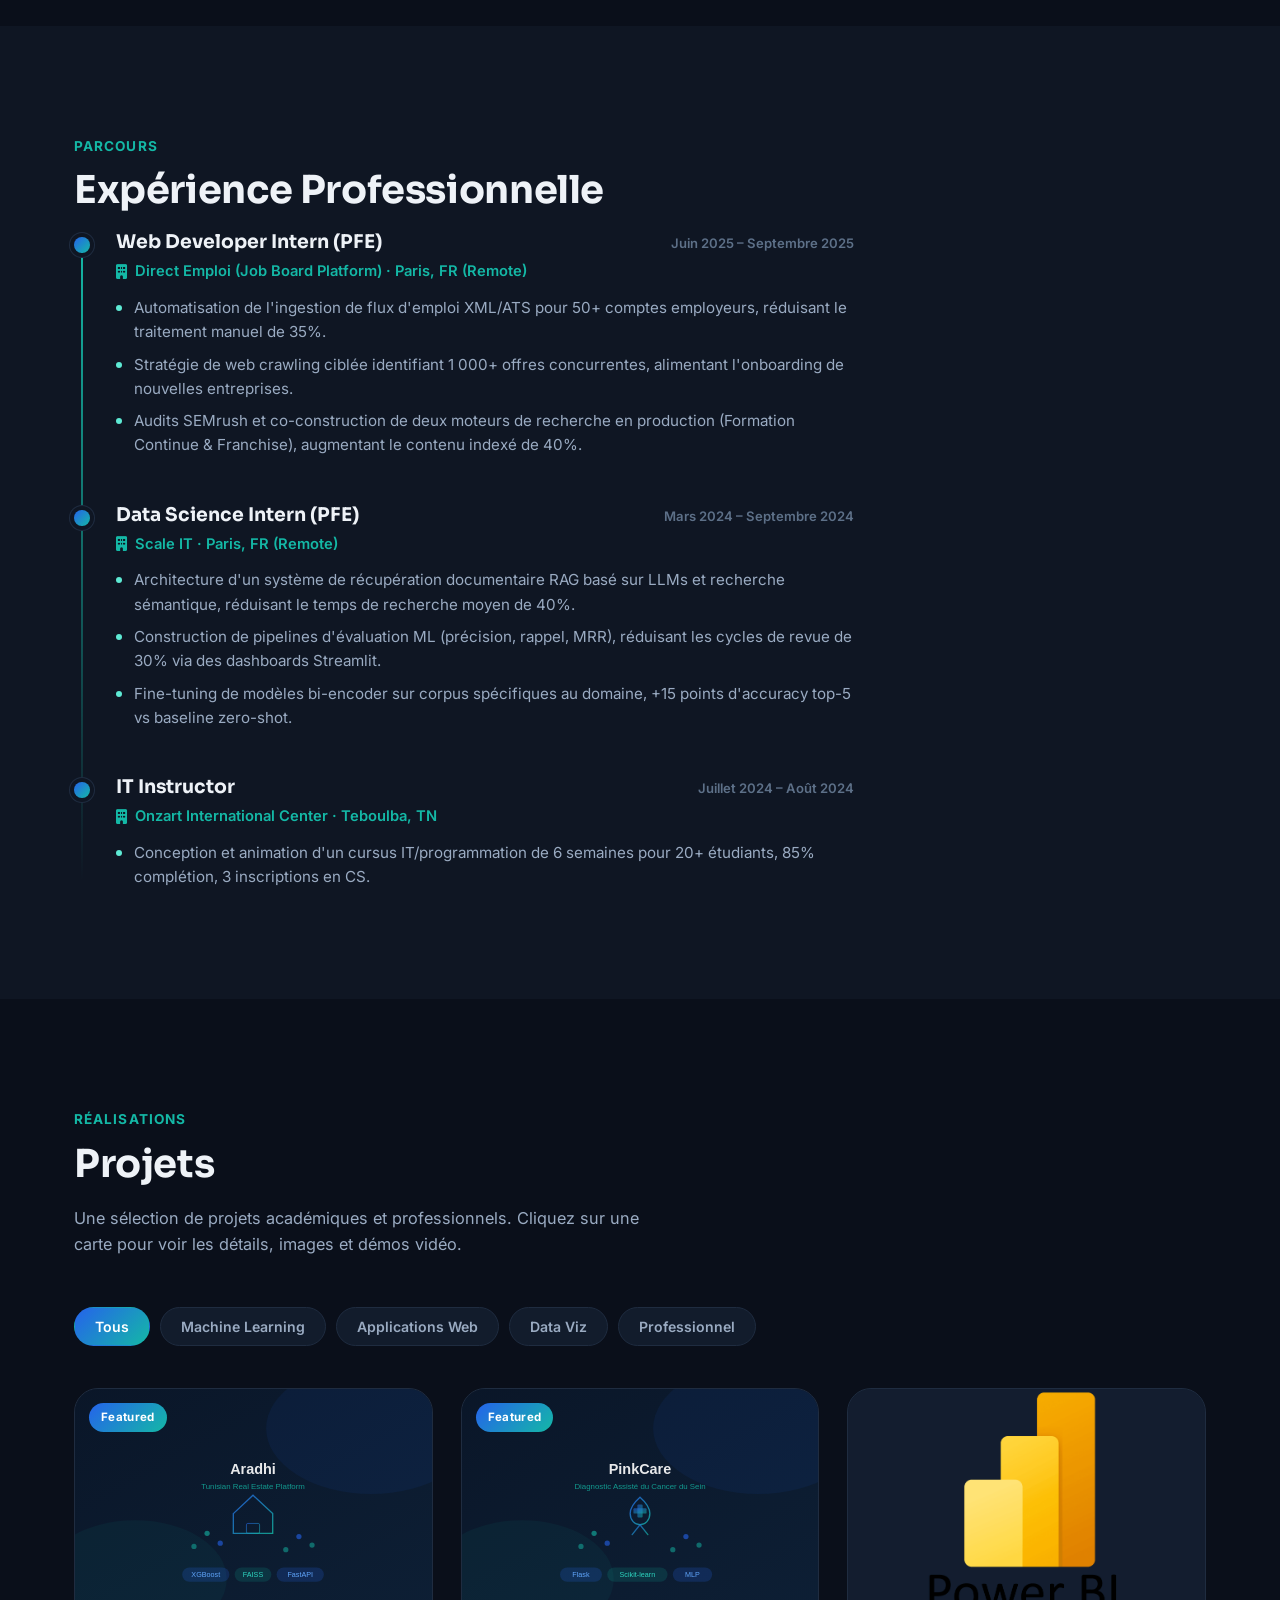
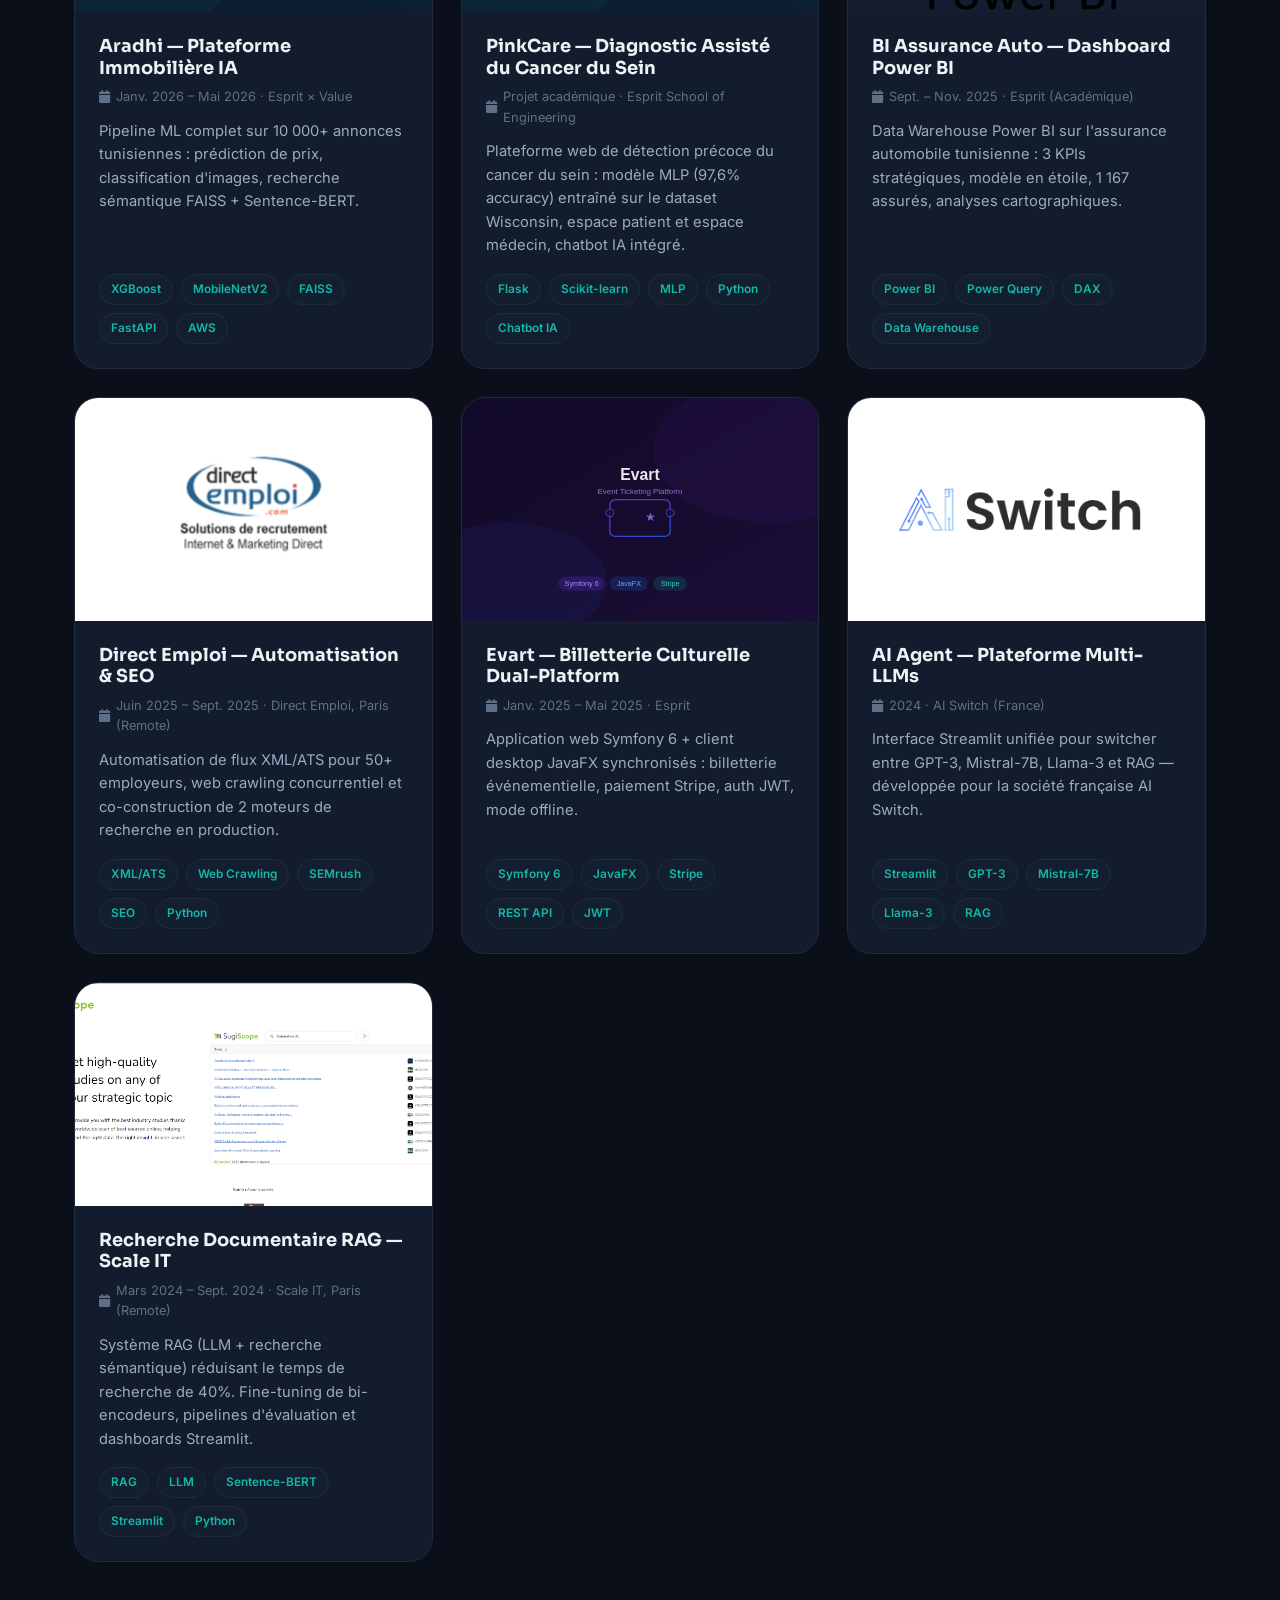
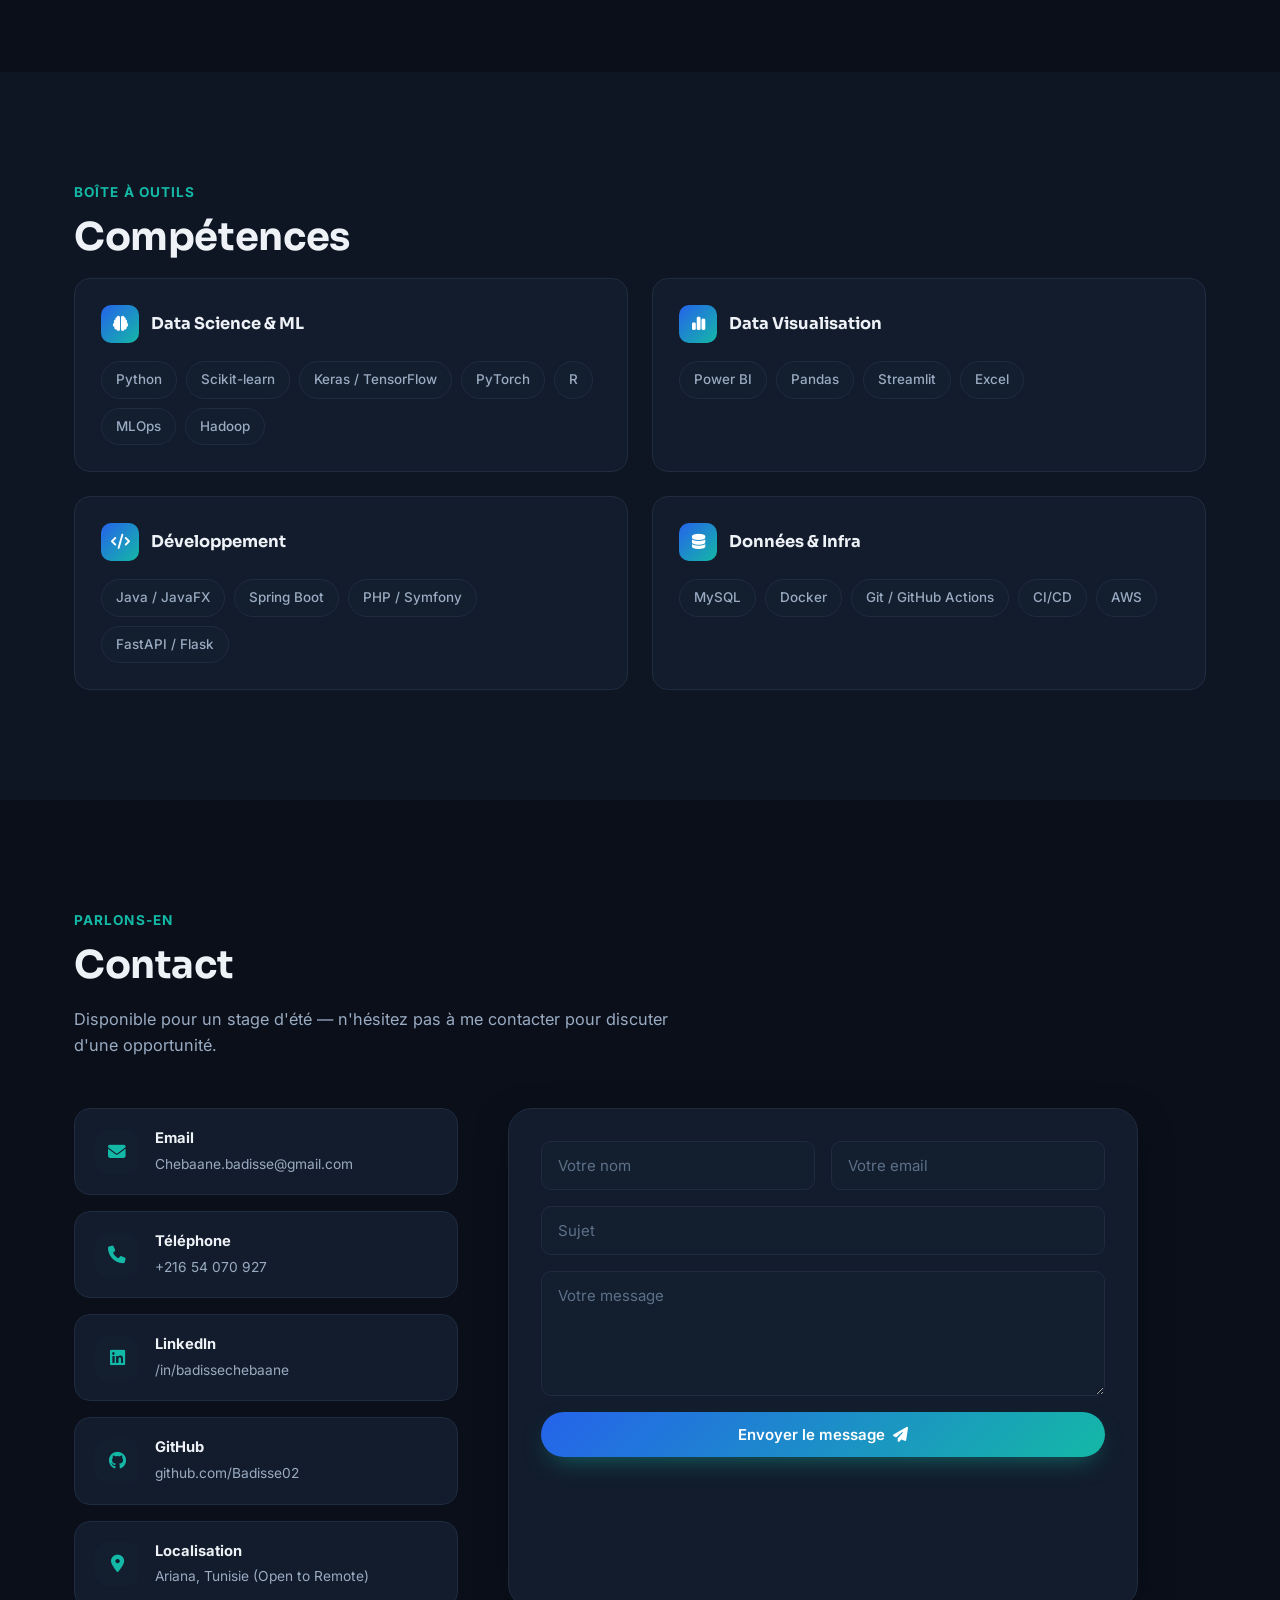
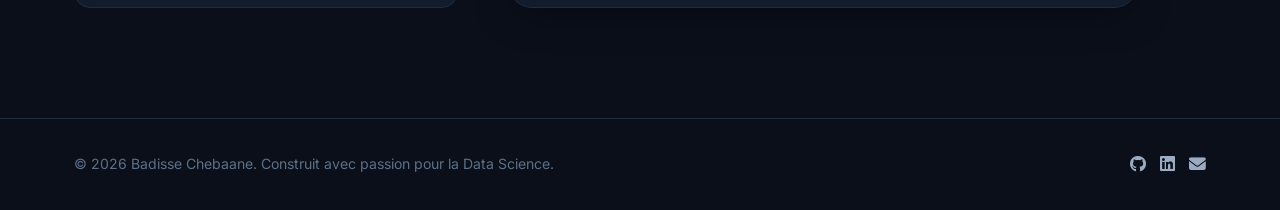
==== commit 08da7821: "adding picc files" ====
--- a/index.html
+++ b/index.html
@@ -382,6 +382,14 @@
     </div>
   </div>
 
+  <!-- ===== LIGHTBOX MODAL ===== -->
+  <div class="lightbox-overlay" id="lightboxOverlay">
+    <button class="lightbox-close" id="lightboxClose" aria-label="Fermer"><i class="fa-solid fa-xmark"></i></button>
+    <div class="lightbox-img-wrapper">
+      <img class="lightbox-img" id="lightboxImg" src="" alt="Aperçu image" />
+    </div>
+  </div>
+
   <button class="back-to-top" id="backToTop" aria-label="Retour en haut"><i class="fa-solid fa-arrow-up"></i></button>
 
   <!-- ===== TOAST NOTIFICATION ===== -->
--- a/assets/css/style.css
+++ b/assets/css/style.css
@@ -1202,8 +1202,13 @@
 }
 
 @keyframes toast-shrink {
-  from { width: 100%; }
-  to { width: 0%; }
+  from {
+    width: 100%;
+  }
+
+  to {
+    width: 0%;
+  }
 }
 
 /* Sending state for submit button */
@@ -1217,7 +1222,9 @@
 }
 
 @keyframes spin {
-  to { transform: rotate(360deg); }
+  to {
+    transform: rotate(360deg);
+  }
 }
 
 /* ===================== Footer ===================== */
@@ -1374,6 +1381,7 @@
 .modal-body h2 {
   font-size: 1.5rem;
   margin-bottom: 8px;
+  padding-right: 48px;
 }
 
 .modal-meta {
@@ -1432,9 +1440,69 @@
   gap: 12px;
 }
 
-.modal-gallery img {
+.gallery-item {
+  position: relative;
   border-radius: var(--radius-sm);
+  overflow: hidden;
+  cursor: pointer;
   aspect-ratio: 4/3;
+}
+
+.gallery-item img {
+  width: 100%;
+  height: 100%;
+  object-fit: cover;
+  transition: transform .3s cubic-bezier(0.2, 0.8, 0.2, 1);
+}
+
+.gallery-item:hover img {
+  transform: scale(1.05);
+}
+
+.gallery-item-overlay {
+  position: absolute;
+  inset: 0;
+  background: rgba(20, 184, 166, 0.4);
+  display: flex;
+  align-items: center;
+  justify-content: center;
+  opacity: 0;
+  transition: opacity 0.25s ease;
+}
+
+.gallery-item:hover .gallery-item-overlay {
+  opacity: 1;
+}
+
+.gallery-item-overlay i {
+  color: #fff;
+  font-size: 1.4rem;
+  transform: translateY(10px);
+  transition: transform 0.25s cubic-bezier(0.2, 0.8, 0.2, 1);
+}
+
+.gallery-item:hover .gallery-item-overlay i {
+  transform: translateY(0);
+}
+
+.modal-video-wrapper {
+  position: relative;
+  width: 100%;
+  aspect-ratio: 16/9;
+  border-radius: var(--radius-md);
+  overflow: hidden;
+  background: #000;
+  border: 1px solid var(--border);
+}
+
+.modal-video-wrapper iframe,
+.modal-video-wrapper video {
+  position: absolute;
+  top: 0;
+  left: 0;
+  width: 100%;
+  height: 100%;
+  border: none;
   object-fit: cover;
 }
 
@@ -1460,6 +1528,77 @@
   background: var(--surface-2);
   border-radius: var(--radius-sm);
   text-align: center;
+}
+
+/* ===================== Lightbox Overlay ===================== */
+.lightbox-overlay {
+  position: fixed;
+  inset: 0;
+  background: rgba(10, 15, 26, 0.92);
+  backdrop-filter: blur(10px);
+  display: flex;
+  align-items: center;
+  justify-content: center;
+  z-index: 3000;
+  opacity: 0;
+  pointer-events: none;
+  transition: opacity 0.3s cubic-bezier(0.2, 0.8, 0.2, 1);
+  padding: 24px;
+}
+
+.lightbox-overlay.open {
+  opacity: 1;
+  pointer-events: auto;
+}
+
+.lightbox-img-wrapper {
+  position: relative;
+  max-width: 90vw;
+  max-height: 85vh;
+  display: flex;
+  align-items: center;
+  justify-content: center;
+}
+
+.lightbox-img {
+  max-width: 100%;
+  max-height: 85vh;
+  object-fit: contain;
+  border-radius: var(--radius-md);
+  box-shadow: 0 25px 60px -15px rgba(0, 0, 0, 0.8);
+  transform: scale(0.92);
+  transition: transform 0.3s cubic-bezier(0.2, 0.8, 0.2, 1);
+  border: 1px solid var(--border);
+}
+
+.lightbox-overlay.open .lightbox-img {
+  transform: scale(1);
+}
+
+.lightbox-close {
+  position: absolute;
+  top: 24px;
+  right: 24px;
+  width: 44px;
+  height: 44px;
+  border-radius: 50%;
+  background: var(--surface-2);
+  color: var(--text);
+  display: flex;
+  align-items: center;
+  justify-content: center;
+  font-size: 1.1rem;
+  border: 1px solid var(--border);
+  transition: all 0.25s ease;
+  cursor: pointer;
+  z-index: 3010;
+}
+
+.lightbox-close:hover {
+  background: var(--accent);
+  color: #fff;
+  border-color: transparent;
+  transform: scale(1.08);
 }
 
 /* ===================== Responsive ===================== */
